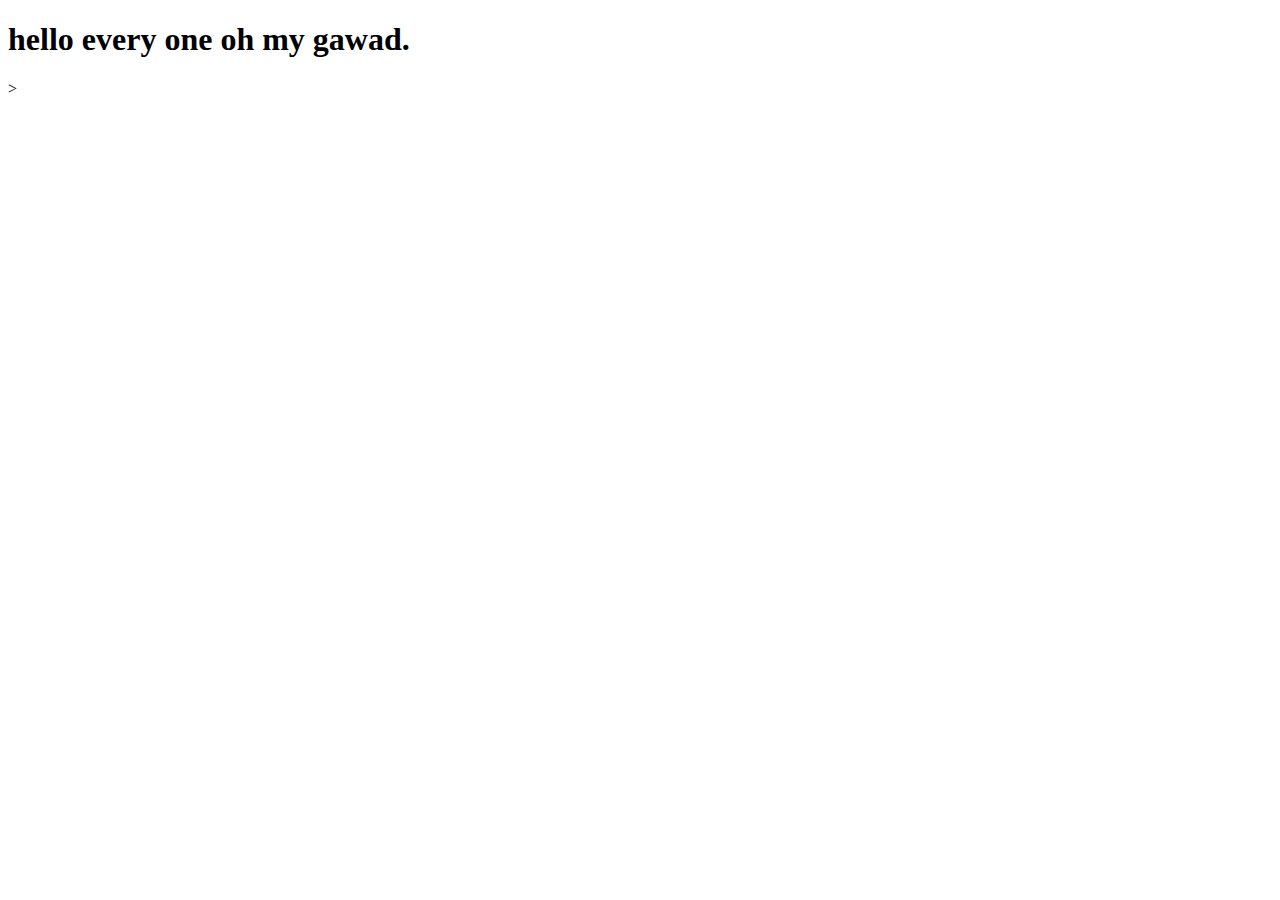
==== index.html @ c6b1fa3b "Create index.html" ====
<!DOCTYPE html>
<html lang="en">
<head>
    <meta charset="UTF-8">
    <meta name="viewport" content="width=device-width, initial-scale=1.0">
    <title>Document</title>
</head>
<body>
    <h1>hello every one oh my gawad.</h1>>
</body>
</html>
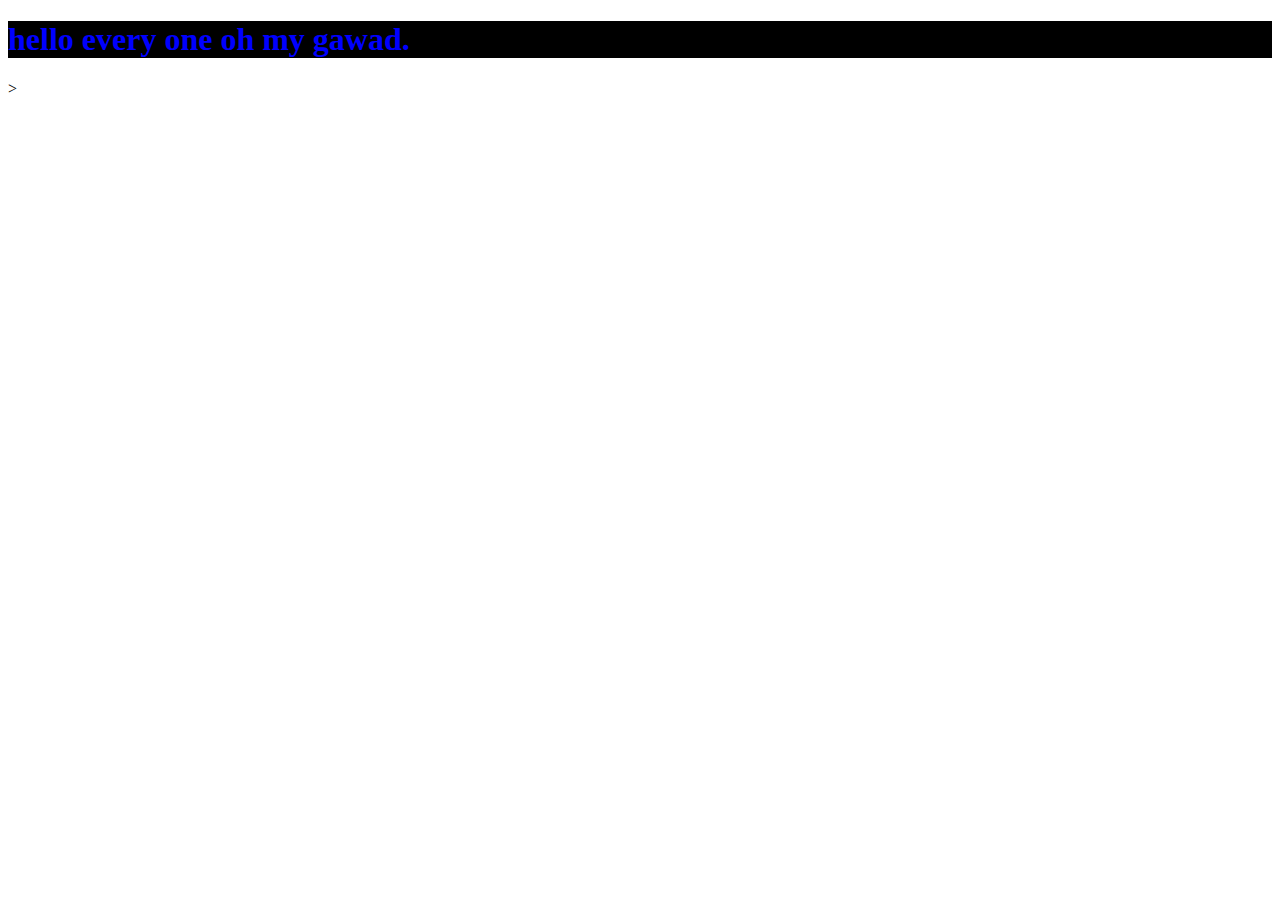
==== commit 2dcad1d6: "style" ====
--- a/index.html
+++ b/index.html
@@ -4,6 +4,7 @@
     <meta charset="UTF-8">
     <meta name="viewport" content="width=device-width, initial-scale=1.0">
     <title>Document</title>
+    <link rel="stylesheet" href="./style.css">
 </head>
 <body>
     <h1>hello every one oh my gawad.</h1>>
--- a/style.css
+++ b/style.css
@@ -0,0 +1,5 @@
+h1{
+
+    color: blue;
+    background-color: black;
+}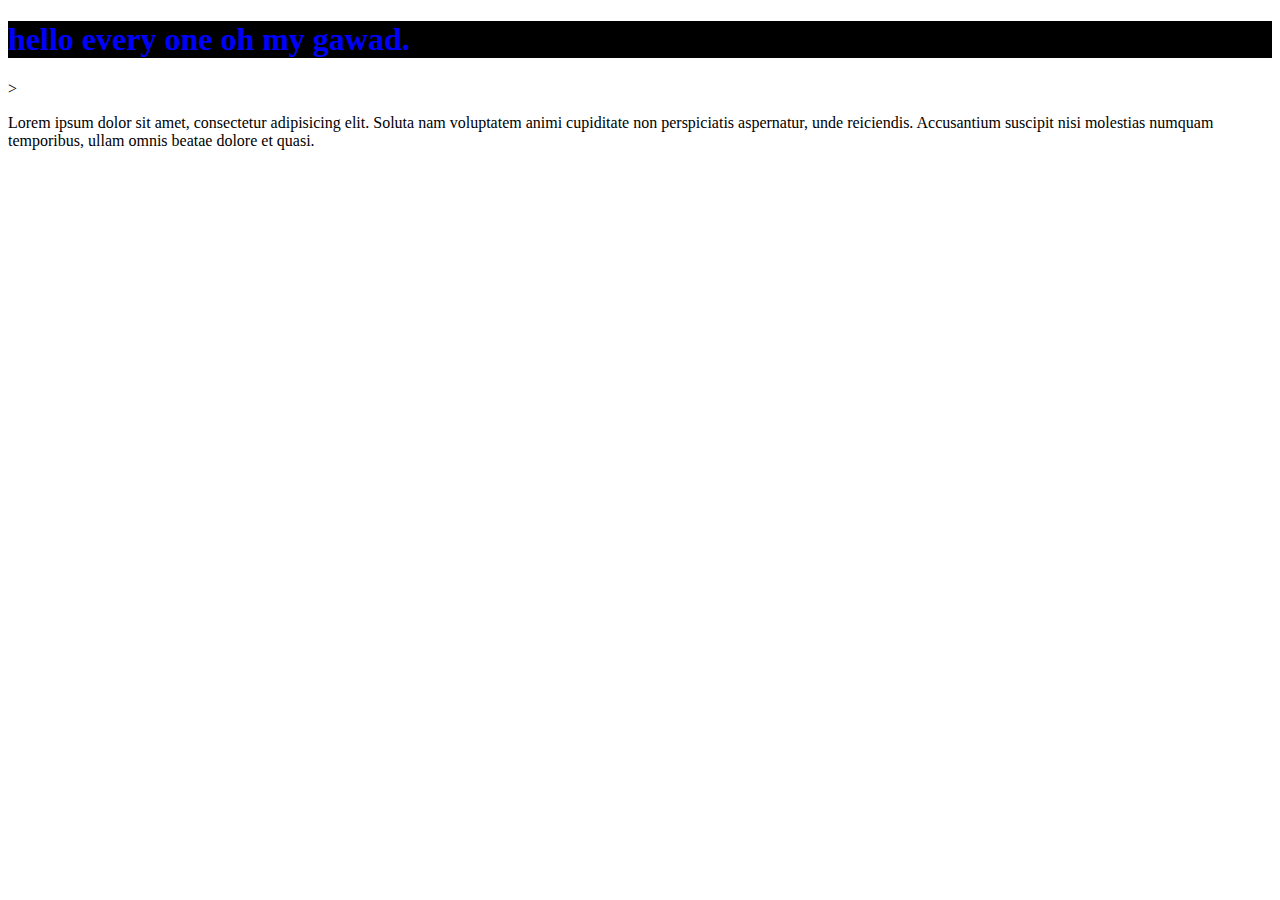
==== commit abdc49a8: "Update index.html" ====
--- a/index.html
+++ b/index.html
@@ -8,5 +8,7 @@
 </head>
 <body>
     <h1>hello every one oh my gawad.</h1>>
+    <p>Lorem ipsum dolor sit amet, consectetur adipisicing elit. Soluta nam voluptatem animi cupiditate non perspiciatis aspernatur, unde reiciendis. Accusantium suscipit nisi molestias numquam temporibus, ullam omnis beatae dolore et quasi.</p>
+    
 </body>
 </html>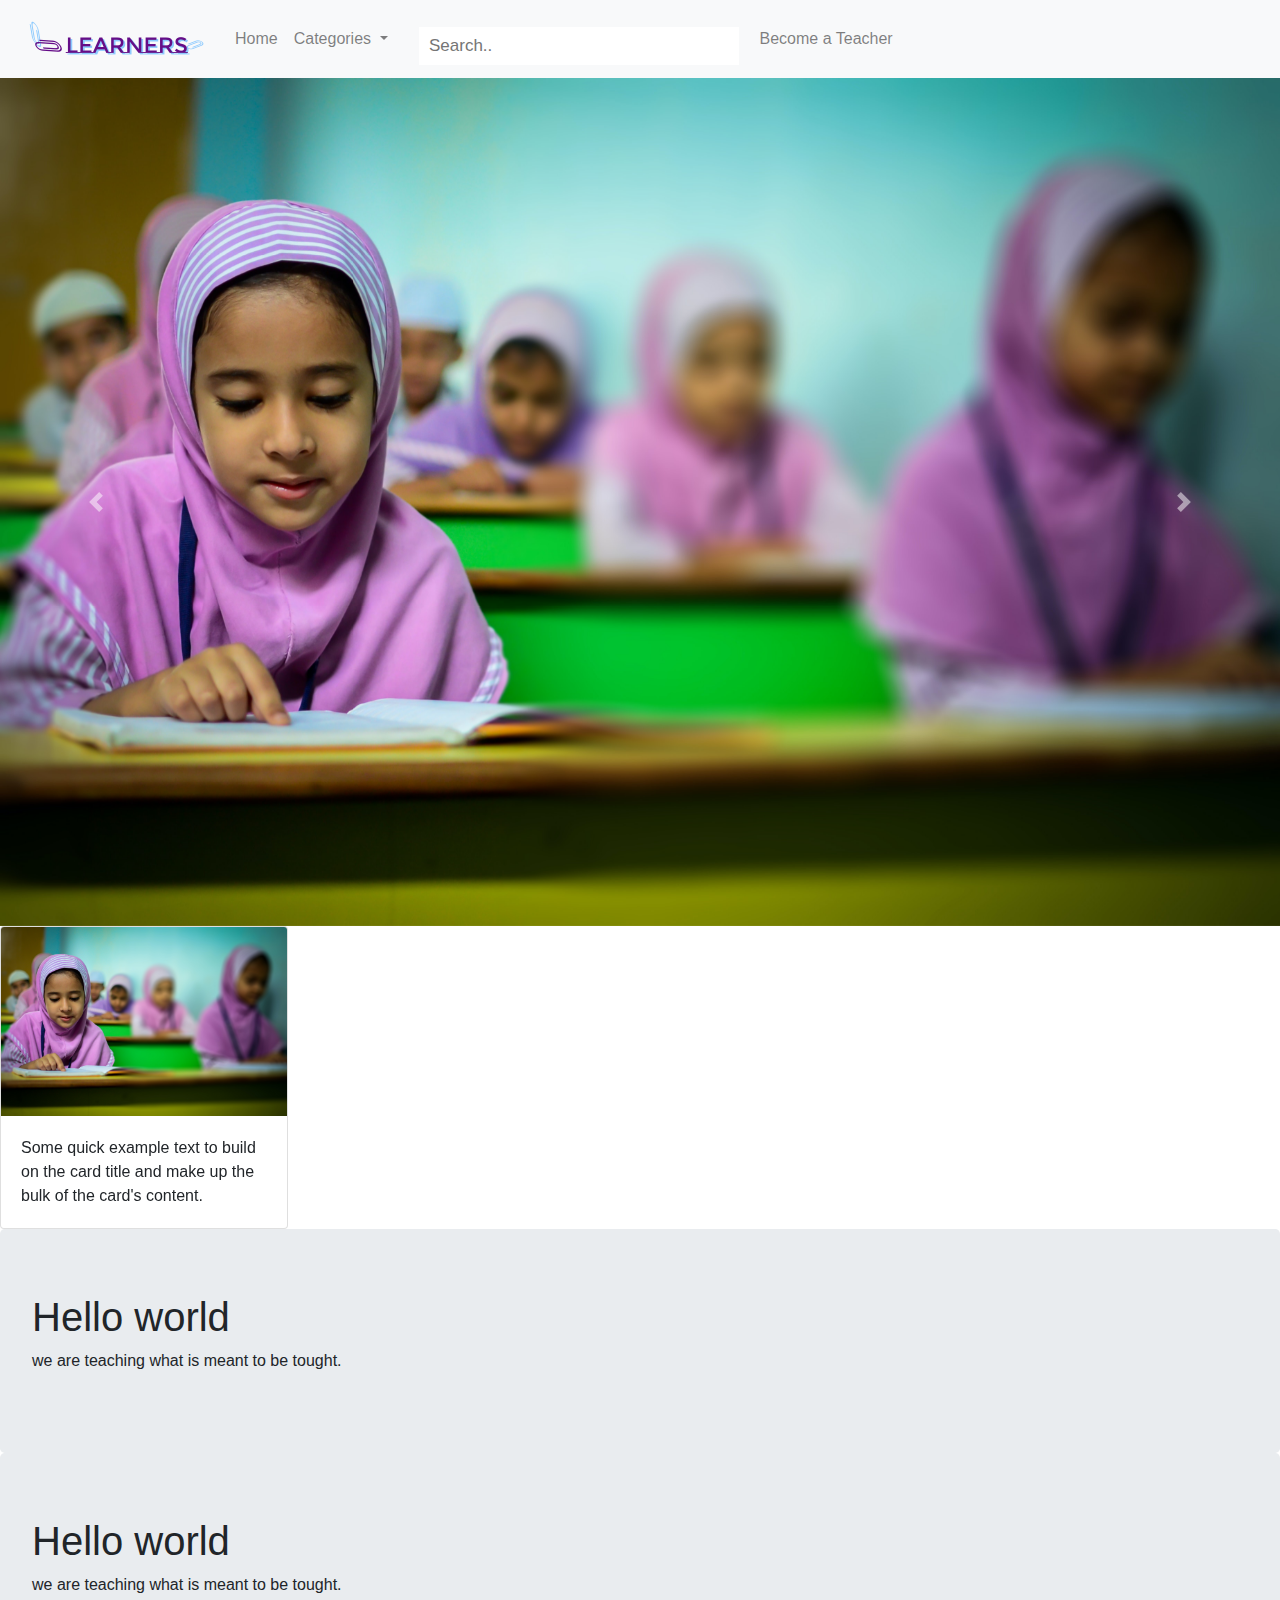
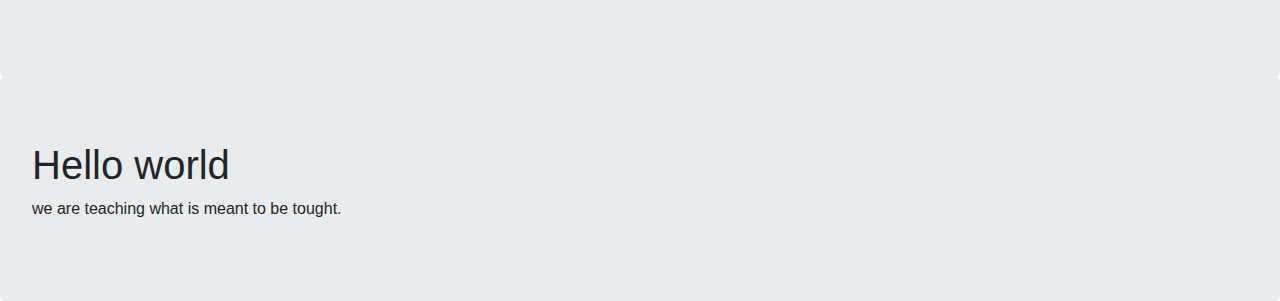
==== commit f4bdd271: "Learner.com" ====
--- a/index.html
+++ b/index.html
@@ -1,14 +1,97 @@
-<!DOCTYPE html>
+<!doctype html>
 <html lang="en">
-<head>
-    <meta charset="UTF-8">
-    <meta name="viewport" content="width=device-width, initial-scale=1.0">
-    <title>Document</title>
-    <link rel="stylesheet" href="./style.css">
+  <head>
+    <title>Learners</title>
+    <!-- Required meta tags -->
+    <meta charset="utf-8">
+    <meta name="viewport" content="width=device-width, initial-scale=1, shrink-to-fit=no">
+
+    <!-- Bootstrap CSS -->
+    <link rel="stylesheet" href="https://stackpath.bootstrapcdn.com/bootstrap/4.3.1/css/bootstrap.min.css" integrity="sha384-ggOyR0iXCbMQv3Xipma34MD+dH/1fQ784/j6cY/iJTQUOhcWr7x9JvoRxT2MZw1T" crossorigin="anonymous">
+<link rel="stylesheet" href="./style.css">  
 </head>
-<body>
-    <h1>hello every one oh my gawad.</h1>>
-    <p>Lorem ipsum dolor sit amet, consectetur adipisicing elit. Soluta nam voluptatem animi cupiditate non perspiciatis aspernatur, unde reiciendis. Accusantium suscipit nisi molestias numquam temporibus, ullam omnis beatae dolore et quasi.</p>
+  <body >
+      
+    <!-- Optional JavaScript -->
+    <!-- jQuery first, then Popper.js, then Bootstrap JS -->
+    <script src="https://code.jquery.com/jquery-3.3.1.slim.min.js" integrity="sha384-q8i/X+965DzO0rT7abK41JStQIAqVgRVzpbzo5smXKp4YfRvH+8abtTE1Pi6jizo" crossorigin="anonymous"></script>
+    <script src="https://cdnjs.cloudflare.com/ajax/libs/popper.js/1.14.7/umd/popper.min.js" integrity="sha384-UO2eT0CpHqdSJQ6hJty5KVphtPhzWj9WO1clHTMGa3JDZwrnQq4sF86dIHNDz0W1" crossorigin="anonymous"></script>
+    <script src="https://stackpath.bootstrapcdn.com/bootstrap/4.3.1/js/bootstrap.min.js" integrity="sha384-JjSmVgyd0p3pXB1rRibZUAYoIIy6OrQ6VrjIEaFf/nJGzIxFDsf4x0xIM+B07jRM" crossorigin="anonymous"></script>
+
+    <nav class="navbar navbar-expand-xl navbar-light bg-light sticky-top ">
+   
+        <button  class="navbar-toggler" data-toggle="collapse"  data-target="#Target">
+            <span class="navbar-toggler-icon"></span>
+        </button>
+        <a  class="navbar-brand"><img src="./img/logo.png" alt="Learners"></a>
+        <div class="collapse navbar-collapse" id="Target">
+     
+   <!-- <span class="navbar-text">Learners</span>--> 
     
+  <ul class="navbar-nav">
+     <li class="nav-item"><a href="" class="nav-link">Home</a></li>
+     <li class="nav-item dropdown">
+         <a class="nav-link dropdown-toggle " data-toggle="dropdown" data-target="dropdown_target" href="#">Categories
+             <span class="caret"></span>
+
+         </a>
+        <div class="dropdown-menu" aria-labelledby="dropdown_target">
+            <a href="" class="dropdown-item">Science</a>
+            <a href="" class="dropdown-item">Chemistry</a>
+            <a href="" class="dropdown-item">History</a>
+            <div class="dropdown-divider"></div>
+            <a href="" class="dropdown-item">Computer Science</a>
+            <a href="" class="dropdown-item">Maths</a>
+            <a href="" class="dropdown-item">Physics</a>
+        </div>
+        </li>
+        
+        <input class="search" type="text" placeholder="Search..">
+        <li class="nav-item" style=" padding-left:40ch;"><a href="" class="nav-link">Become a Teacher</a></li>
+  </ul>
+</div>
+</nav>
+
+<div id="carouselExampleControls" class="carousel slide" data-ride="carousel">
+    <div class="carousel-inner">
+      <div class="carousel-item active">
+        <img src="./img/kids.jpg" class="d-block w-100" alt="">
+      </div>
+      <div class="carousel-item">
+        <img src="./img/shade.jpg" class="d-block w-100" alt="...">
+      </div>
+      <div class="carousel-item">
+        <img src="./img/kids1.jpg" class="d-block w-100" alt="...">
+      </div>
+    </div>
+    <a class="carousel-control-prev" href="#carouselExampleControls" role="button" data-slide="prev">
+      <span class="carousel-control-prev-icon" aria-hidden="true"></span>
+      <span class="sr-only">Previous</span>
+    </a>
+    <a class="carousel-control-next" href="#carouselExampleControls" role="button" data-slide="next">
+      <span class="carousel-control-next-icon" aria-hidden="true"></span>
+      <span class="sr-only">Next</span>
+    </a>
+  </div>
+  <div class="card" style="width: 18rem;">
+    <img src="./img/kids.jpg" class="card-img-top" alt="...">
+    <div class="card-body">
+      <p class="card-text">Some quick example text to build on the card title and make up the bulk of the card's content.</p>
+    </div>
+  </div>
+<div class="jumbotron"  style="margin-bottom: 0px;">
+    <h1>Hello world</h1>
+    <p>we are teaching what is meant to be tought.</p>
+</div>
+
+<div class="jumbotron"  style="margin-bottom: 0px;">
+    <h1>Hello world</h1>
+    <p>we are teaching what is meant to be tought.</p>
+</div>
+
+<div class="jumbotron"  style="margin-bottom: 0px;">
+    <h1>Hello world</h1>
+    <p>we are teaching what is meant to be tought.</p>
+</div>
 </body>
 </html>--- a/style.css
+++ b/style.css
@@ -1,5 +1,34 @@
-h1{
 
-    color: blue;
-    background-color: black;
-}+input[type=text] {
+    float: right;
+    padding: 6px;
+    padding-left: 10px;
+    border: none;
+    margin-top: 8px;
+    margin-right: 16px;
+    font-size: 17px;
+  }
+.search{
+    float: none;
+    position: absolute;
+    width:25%;
+    margin-left: 15%;
+}
+  @media screen and (max-width:600px){
+.search input[type=text] {
+    float:none;
+    display:block;
+    text-align: left;
+    width: 100%;
+    margin: 0;
+
+}
+input[type=text] {
+    border: 1px solid #ccc;  
+  }
+    
+  }
+  .carousel-inner{
+
+    width: 100%;
+  }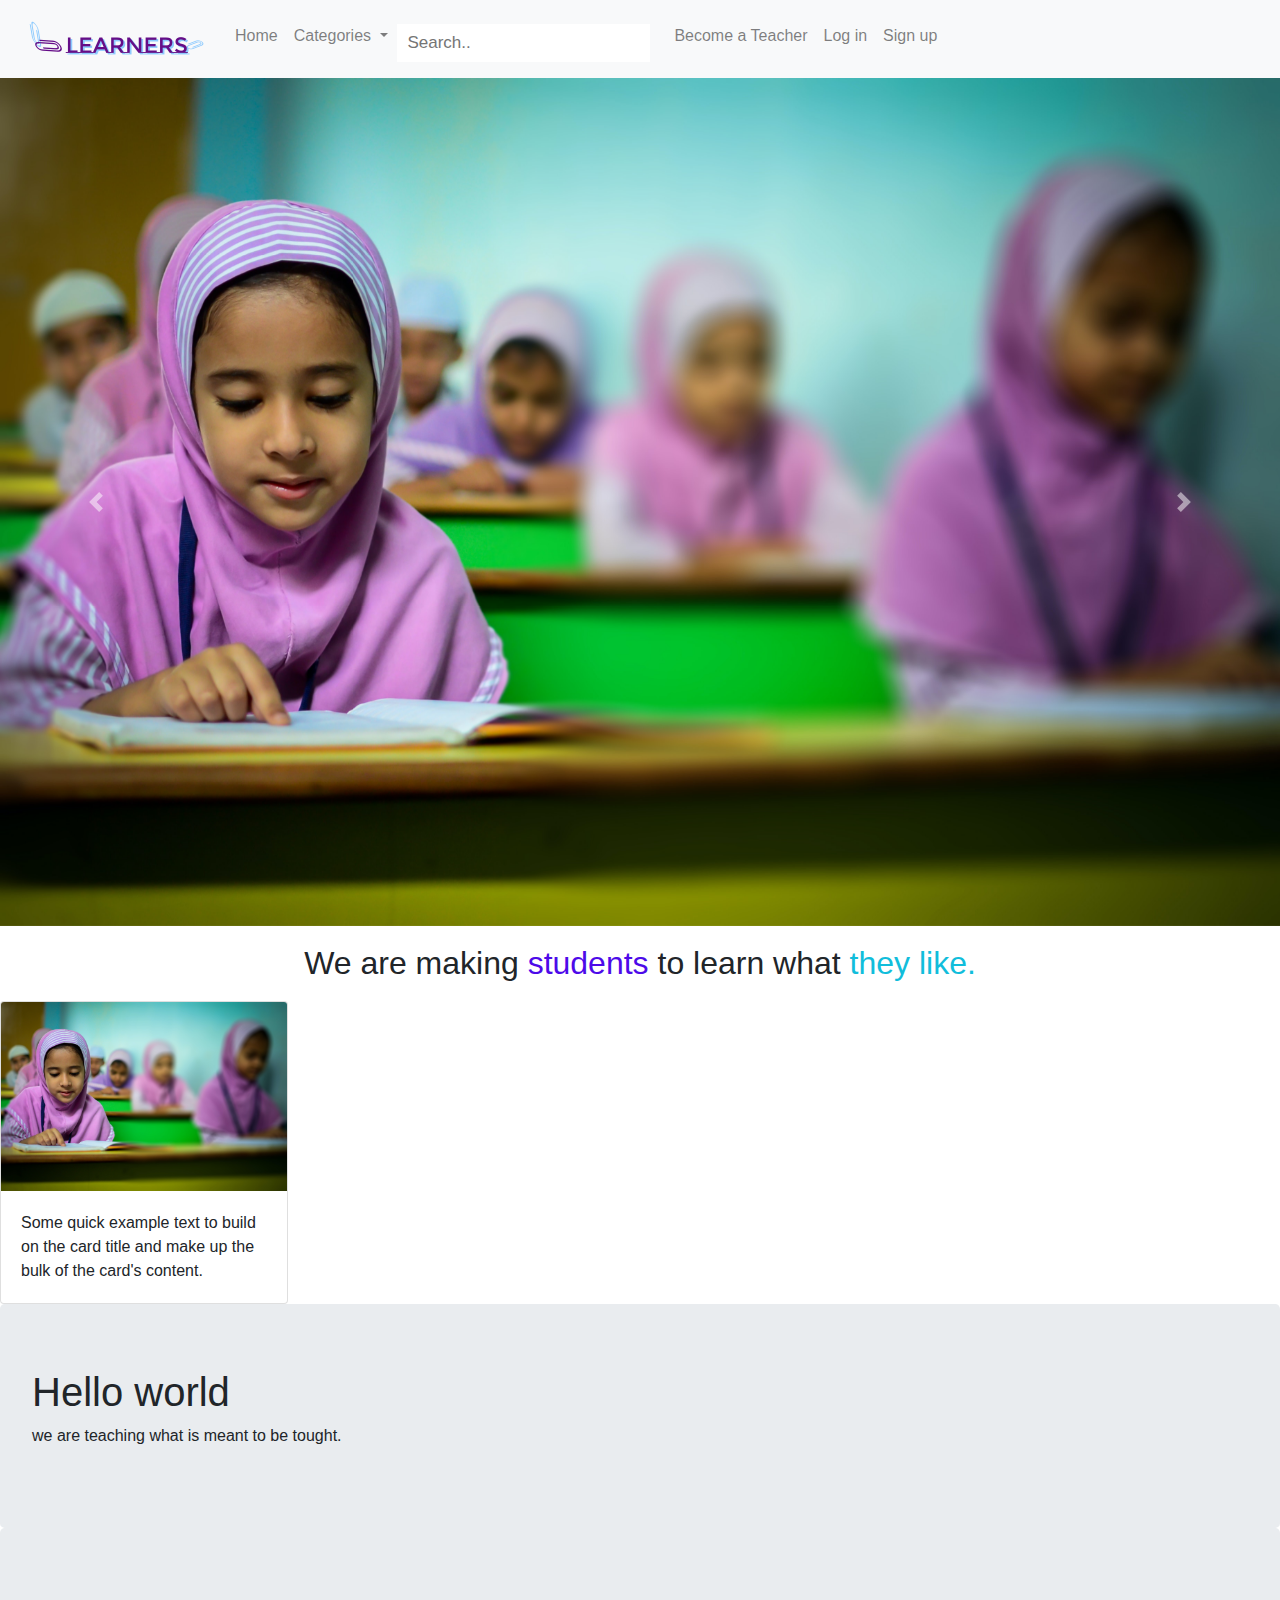
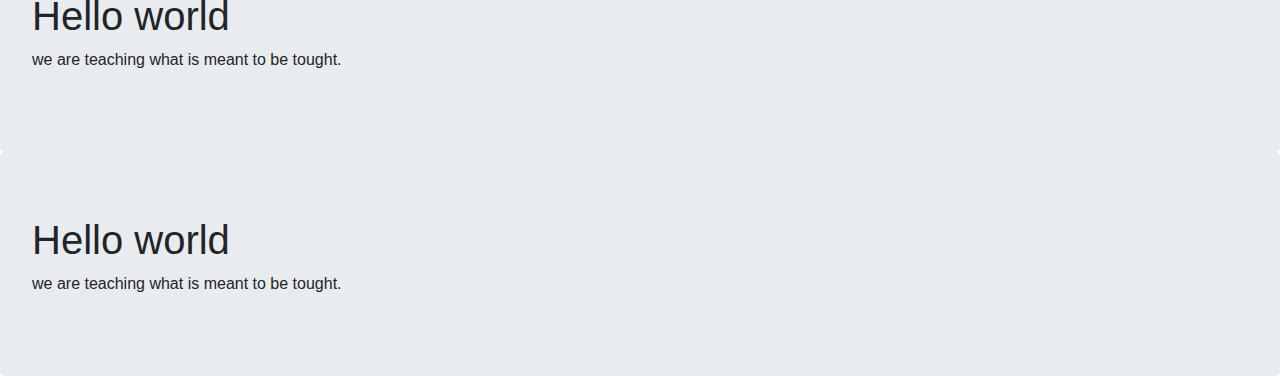
==== commit 92632af0: "Cards & Navbar" ====
--- a/index.html
+++ b/index.html
@@ -37,17 +37,25 @@
          </a>
         <div class="dropdown-menu" aria-labelledby="dropdown_target">
             <a href="" class="dropdown-item">Science</a>
+            <div class="dropdown-divider"></div>
             <a href="" class="dropdown-item">Chemistry</a>
+            <div class="dropdown-divider"></div>
             <a href="" class="dropdown-item">History</a>
             <div class="dropdown-divider"></div>
             <a href="" class="dropdown-item">Computer Science</a>
+            <div class="dropdown-divider"></div>
             <a href="" class="dropdown-item">Maths</a>
+            <div class="dropdown-divider"></div>
             <a href="" class="dropdown-item">Physics</a>
+            <div class="dropdown-divider"></div>
         </div>
         </li>
         
-        <input class="search" type="text" placeholder="Search..">
-        <li class="nav-item" style=" padding-left:40ch;"><a href="" class="nav-link">Become a Teacher</a></li>
+        <li class="nav-item " style="padding-left:2ch" ><input class="search" type="text" placeholder="Search.."></li>
+        <li class="nav-item" ><a href="" class="nav-link">Become a Teacher</a></li>
+        <li class="nav-item"><a href="" class="nav-link">Log in</a></li>
+        <li class="nav-item"><a href="" class="nav-link ">Sign up</a></li>
+        
   </ul>
 </div>
 </nav>
@@ -73,6 +81,10 @@
       <span class="sr-only">Next</span>
     </a>
   </div>
+  <div class="container">
+      <h2 class='heal'>We are making <span style="color: rgb(77, 10, 233);">students</span> to learn what  <span style="color: rgb(17, 189, 219);"> they like.</span></h2>
+      <p></p>
+  </div>
   <div class="card" style="width: 18rem;">
     <img src="./img/kids.jpg" class="card-img-top" alt="...">
     <div class="card-body">
--- a/style.css
+++ b/style.css
@@ -9,26 +9,38 @@
     font-size: 17px;
   }
 .search{
-    float: none;
-    position: absolute;
-    width:25%;
-    margin-left: 15%;
+    float: left;
+    position: relative;
+    width:100%;    
+    padding-bottom: 50cm;
 }
   @media screen and (max-width:600px){
 .search input[type=text] {
     float:none;
     display:block;
-    text-align: left;
-    width: 100%;
-    margin: 0;
+    text-align: right;
+    width: 500%;
+    margin: 500px;
 
 }
 input[type=text] {
-    border: 1px solid #ccc;  
+    border: 1px solid black;  
+    width: auto;
   }
     
   }
   .carousel-inner{
 
     width: 100%;
+  }
+  .navpad{
+    text-align: right;
+
+  }
+  .heal{
+    margin: 1ch;
+    
+    padding-bottom: 1px;
+    text-align: center;
+
   }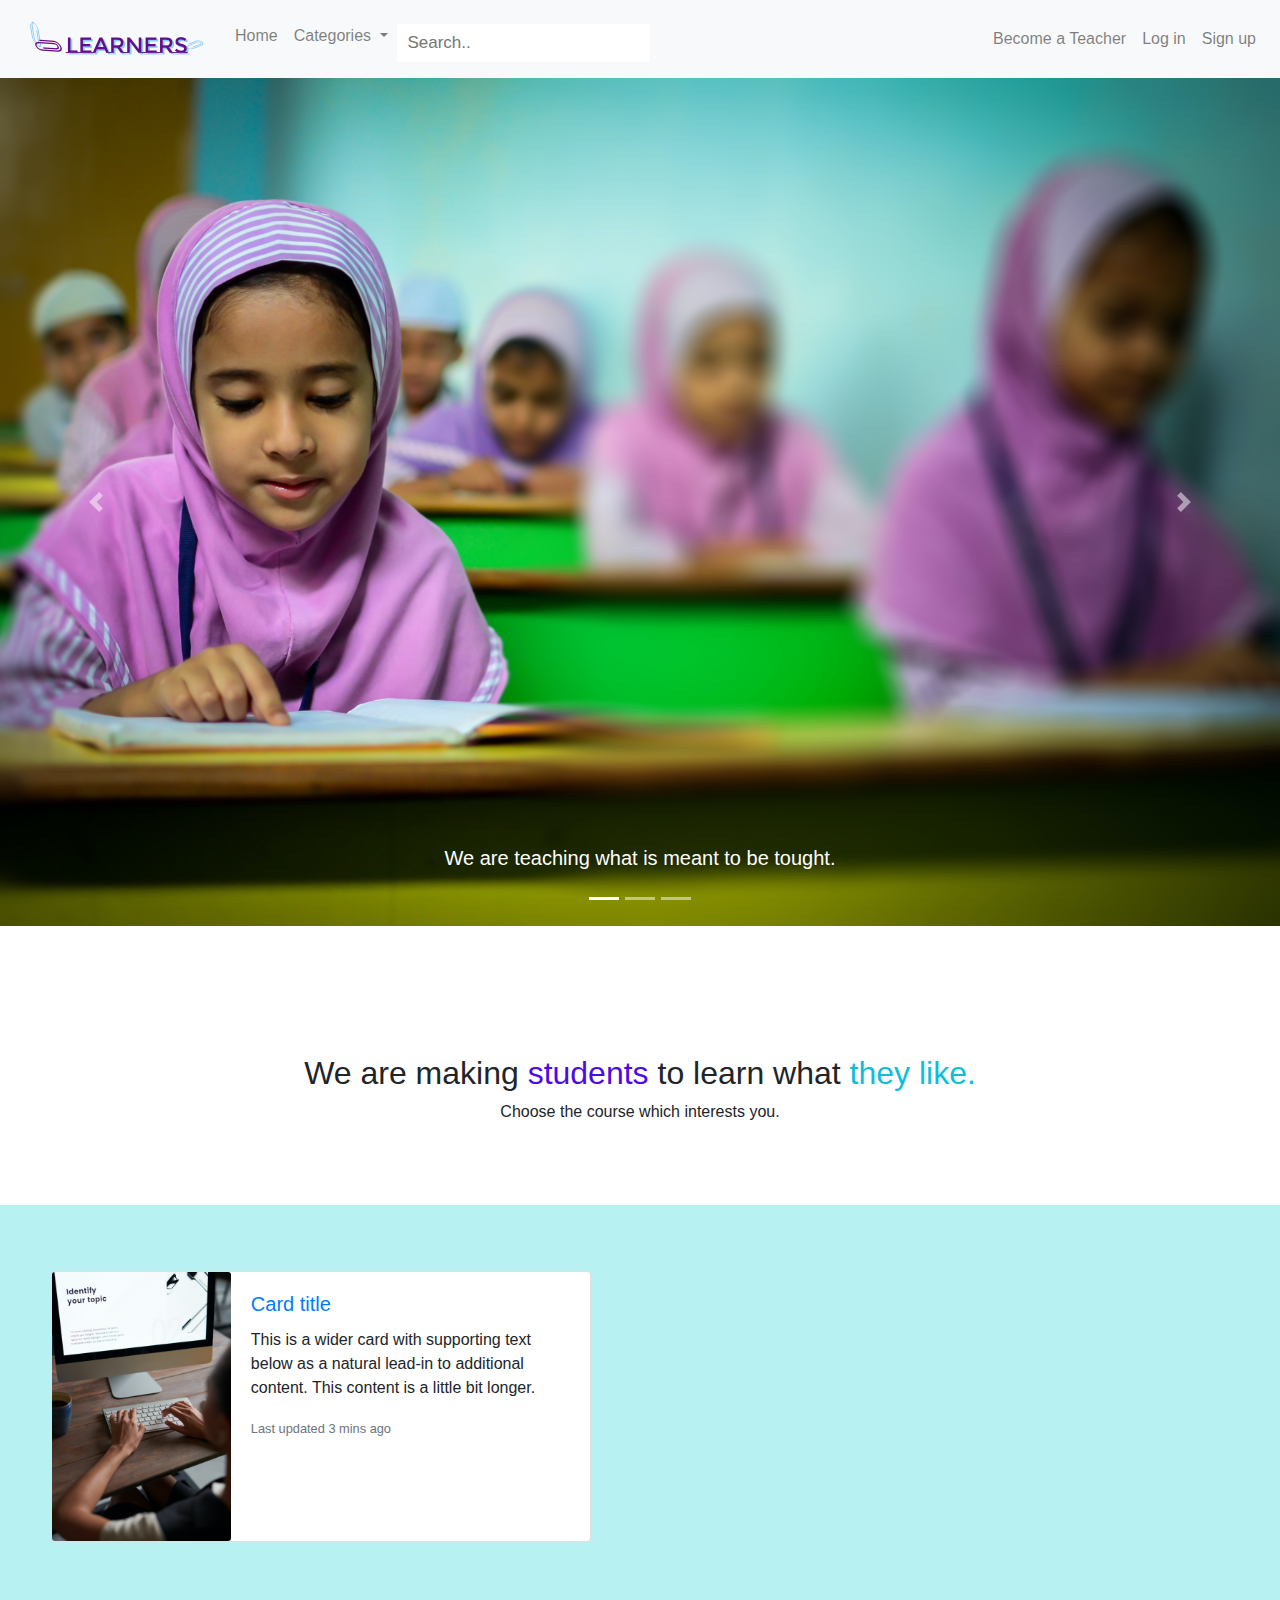
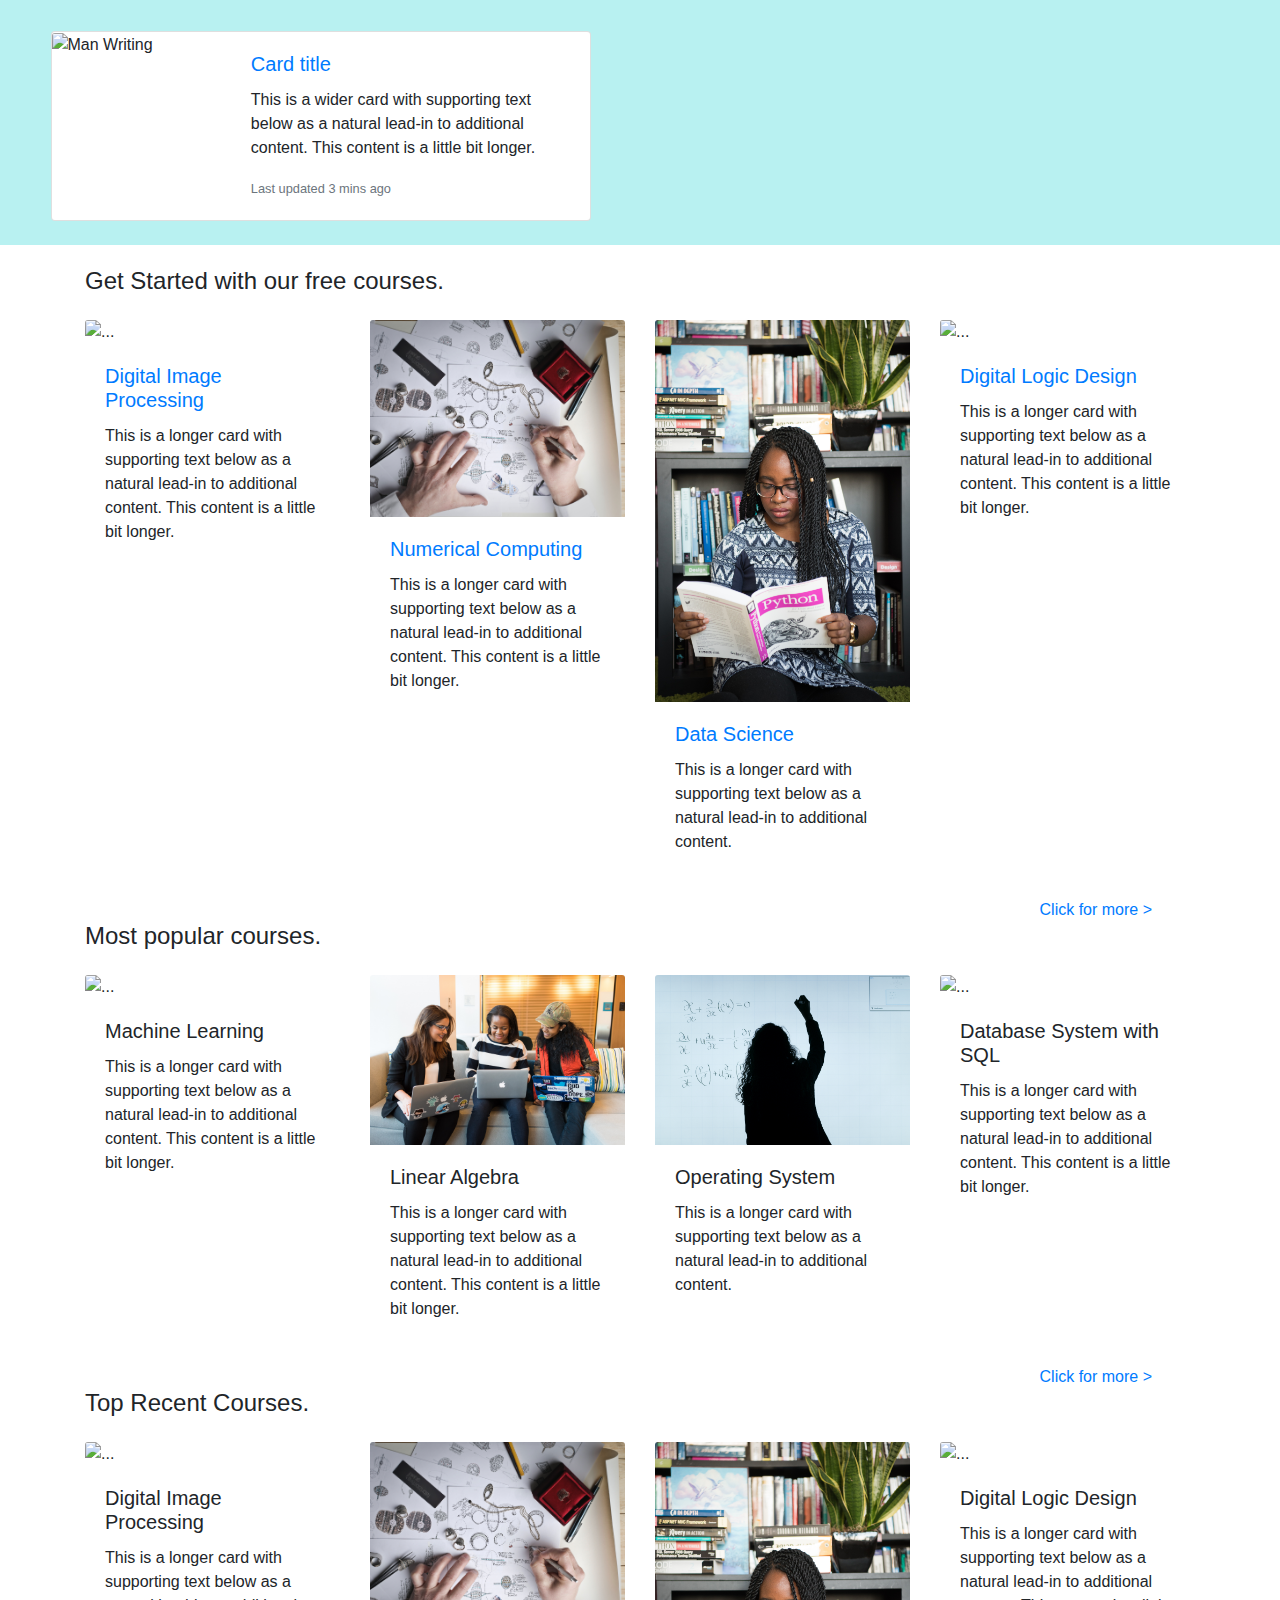
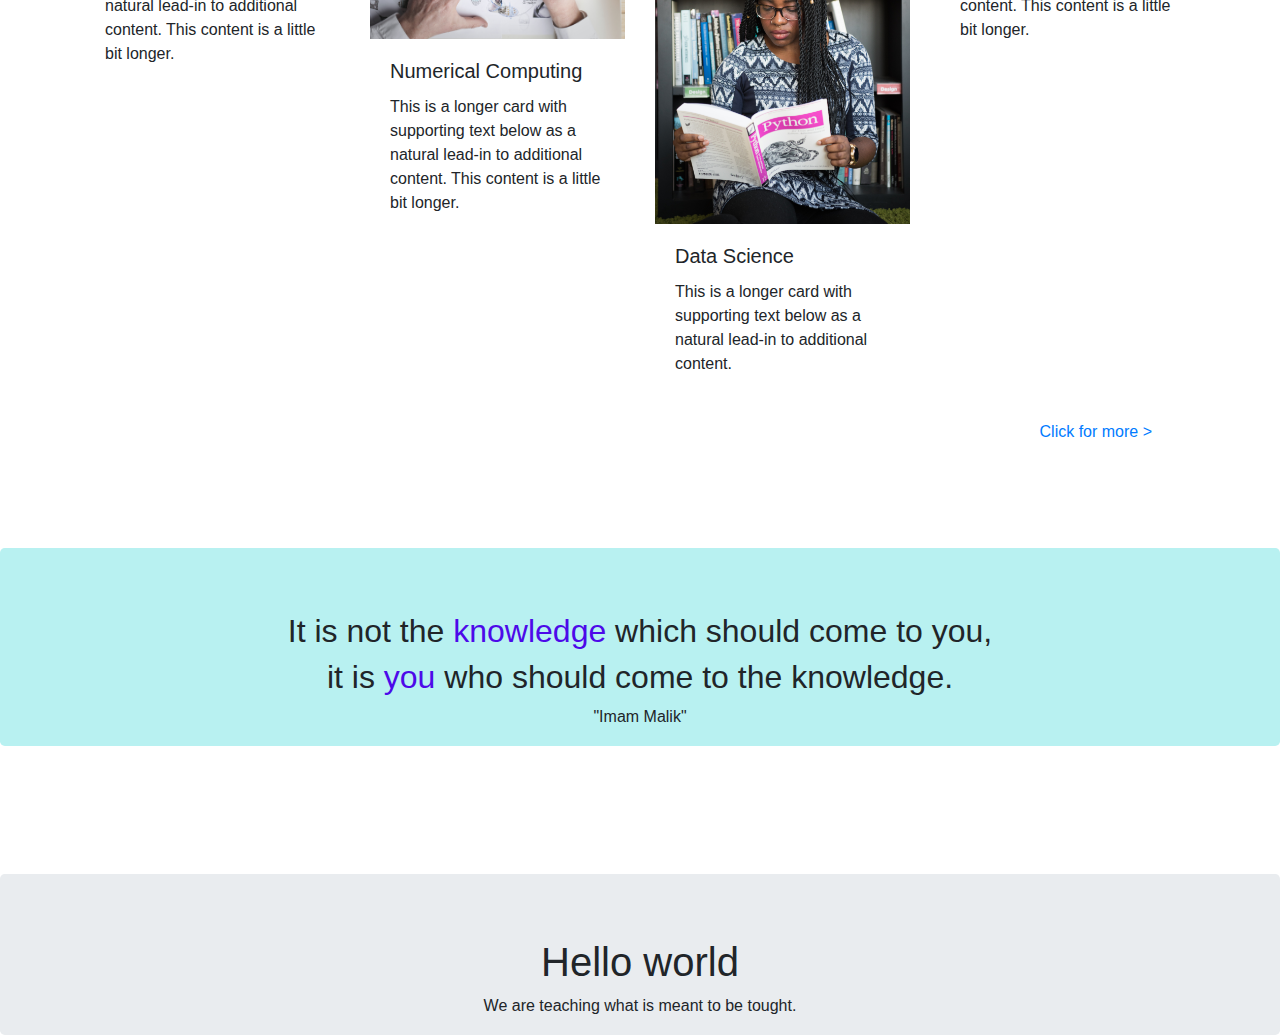
==== commit 78102359: "Card and footer" ====
--- a/index.html
+++ b/index.html
@@ -28,7 +28,7 @@
      
    <!-- <span class="navbar-text">Learners</span>--> 
     
-  <ul class="navbar-nav">
+  <ul class="navbar-nav mr-auto">
      <li class="nav-item"><a href="" class="nav-link">Home</a></li>
      <li class="nav-item dropdown">
          <a class="nav-link dropdown-toggle " data-toggle="dropdown" data-target="dropdown_target" href="#">Categories
@@ -52,18 +52,32 @@
         </li>
         
         <li class="nav-item " style="padding-left:2ch" ><input class="search" type="text" placeholder="Search.."></li>
-        <li class="nav-item" ><a href="" class="nav-link">Become a Teacher</a></li>
+      </ul>
+      <ul class="navbar-nav">
+        <li class="nav-item " ><a href="" class="nav-link">Become a Teacher</a></li>
         <li class="nav-item"><a href="" class="nav-link">Log in</a></li>
         <li class="nav-item"><a href="" class="nav-link ">Sign up</a></li>
         
-  </ul>
+      </ul>
 </div>
 </nav>
-
+                    <!--Nav bar Ended-->
+
+                    <!--Carousal Started-->
+ <div class="container-xl">                      
 <div id="carouselExampleControls" class="carousel slide" data-ride="carousel">
-    <div class="carousel-inner">
+  <ol class="carousel-indicators">
+    <li data-target="#carouselExampleCaptions" data-slide-to="0" class="active"></li>
+    <li data-target="#carouselExampleCaptions" data-slide-to="1"></li>
+    <li data-target="#carouselExampleCaptions" data-slide-to="2"></li>
+  </ol>  
+  <div class="carousel-inner">
       <div class="carousel-item active">
         <img src="./img/kids.jpg" class="d-block w-100" alt="">
+        <div class="carousel-caption d-none d-md-block">
+          <h5>We are teaching what is meant to be tought.</h5>
+          <p></p>
+        </div>      
       </div>
       <div class="carousel-item">
         <img src="./img/shade.jpg" class="d-block w-100" alt="...">
@@ -81,29 +95,203 @@
       <span class="sr-only">Next</span>
     </a>
   </div>
-  <div class="container">
-      <h2 class='heal'>We are making <span style="color: rgb(77, 10, 233);">students</span> to learn what  <span style="color: rgb(17, 189, 219);"> they like.</span></h2>
-      <p></p>
-  </div>
-  <div class="card" style="width: 18rem;">
-    <img src="./img/kids.jpg" class="card-img-top" alt="...">
-    <div class="card-body">
-      <p class="card-text">Some quick example text to build on the card title and make up the bulk of the card's content.</p>
-    </div>
-  </div>
-<div class="jumbotron"  style="margin-bottom: 0px;">
+</div> 
+  
+
+
+
+  <div class="container heal">
+      <h2 >We are making <span style="color: rgb(77, 10, 233);">students</span> to learn what  <span style="color: rgb(17, 189, 219);"> they like.</span></h2>
+      <p>Choose the course which interests you.  </p>
+  </div>
+
+  <!--  Cards   -->
+  <div class="row row-cols-1 row-cols-md-2" style=" background-color: rgb(184, 241, 241);">
+    <div class="card mb-4" style="  margin: 5%; max-width: 540px; ">
+      <div class="row no-gutters">
+        <div class="col-md-4">
+          <img src="./img/kidusing keyboard.jpg" class="card-img" style="width: 100%;" alt="...">
+        </div>
+        <div class="col-md-8">
+          <div class="card-body">
+            <a href="#"><h5 class="card-title">Card title</h5></a>
+            <p class="card-text">This is a wider card with supporting text below as a natural lead-in to additional content. This content is a little bit longer.</p>
+            <p class="card-text"><small class="text-muted">Last updated 3 mins ago</small></p>
+          </div>
+        </div>
+      </div>
+    </div>
+
+    <div class="card mb-4" style=" margin-left: 5%;margin: 5% ;max-width: 540px; ">
+      <div class="row no-gutters">
+        <div class="col-md-4">
+          <img src="./img/blackwithLaptop.jpg" class="card-img"  alt="Man Writing">
+        </div>
+        <div class="col-md-8">
+          <div class="card-body">
+            <a href=""><h5 class="card-title">Card title</h5></a>
+            <p class="card-text">This is a wider card with supporting text below as a natural lead-in to additional content. This content is a little bit longer.</p>
+            <p class="card-text"><small class="text-muted">Last updated 3 mins ago</small></p>
+          </div>
+        </div>
+      </div>
+    </div>
+</div>
+
+
+
+
+
+
+
+<div class="container mb-4">
+<h4 class="mb-4" style="margin-top: 2%;">Get Started with our free courses. </h4>
+<div class="row row-cols-1 row-cols-md-2">
+  <div class="col mb-4">
+    <div class="card removeBorder">
+      <img src="./img/DIP.jpg" class="card-img-top" alt="...">
+      <div class="card-body">
+        <a href="#"><h5 class="card-title">Digital Image Processing</h5></a>
+        <p class="card-text">This is a longer card with supporting text below as a natural lead-in to additional content. This content is a little bit longer.</p>
+      </div>
+    </div>
+  </div>
+  <div class="col mb-4 ">
+    <div class="card removeBorder">
+      <img src="./img/NumericalComputing.jpg" class="card-img-top" alt="...">
+      <div class="card-body">
+        <a href="#"><h5 class="card-title">Numerical Computing</h5></a>
+        <p class="card-text">This is a longer card with supporting text below as a natural lead-in to additional content. This content is a little bit longer.</p>
+      </div>
+    </div>
+  </div>
+  <div class="col mb-4">
+    <div class="card removeBorder">
+      <img src="./img/Python.jpg" class="card-img-top" alt="...">
+      <div class="card-body">
+        <a href="#"><h5 class="card-title">Data Science</h5> </a>
+        <p class="card-text">This is a longer card with supporting text below as a natural lead-in to additional content.</p>
+      </div>
+    </div>
+  </div>
+  <div class="col mb-4">
+    <div class="card removeBorder">
+      <img src="./img/DLD.jpg" class="card-img-top" alt="...">
+      <div class="card-body">
+        <a href="#"><h5 class="card-title">Digital Logic Design</h5></a>
+        <p class="card-text">This is a longer card with supporting text below as a natural lead-in to additional content. This content is a little bit longer.</p>
+      </div>
+    </div>
+  </div>
+</div>
+<a  class="clickmore"href="#" >Click for more ></a>
+</div>
+
+
+
+<div class="container mb-4 ">
+  <h4 class="mb-4" style="margin-top: 2%;">Most popular courses. </h4>
+  <div class="row row-cols-1 row-cols-md-2">
+    <div class="col mb-4">
+      <div class="card removeBorder">
+        <img src="./img/learning.jpg" class="card-img-top" alt="...">
+        <div class="card-body">
+          <h5 class="card-title">Machine Learning</h5>
+          <p class="card-text">This is a longer card with supporting text below as a natural lead-in to additional content. This content is a little bit longer.</p>
+        </div>
+      </div>
+    </div>
+    <div class="col mb-4 ">
+      <div class="card removeBorder">
+        <img src="./img/combine study.jpg" class="card-img-top" alt="...">
+        <div class="card-body">
+          <h5 class="card-title">Linear Algebra</h5>
+          <p class="card-text">This is a longer card with supporting text below as a natural lead-in to additional content. This content is a little bit longer.</p>
+        </div>
+      </div>
+    </div>
+    <div class="col mb-4">
+      <div class="card removeBorder">
+        <img src="./img/shade.jpg" class="card-img-top" alt="...">
+        <div class="card-body">
+          <h5 class="card-title">Operating System</h5>
+          <p class="card-text">This is a longer card with supporting text below as a natural lead-in to additional content.</p>
+        </div>
+      </div>
+    </div>
+    <div class="col mb-4">
+      <div class="card removeBorder">
+        <img src="./img/database.jpg" class="card-img-top" alt="...">
+        <div class="card-body">
+          <h5 class="card-title">Database System with SQL</h5>
+          <p class="card-text">This is a longer card with supporting text below as a natural lead-in to additional content. This content is a little bit longer.</p>
+        </div>
+      </div>
+    </div>
+  </div>
+  <a  class="clickmore"href="#" >Click for more ></a>
+
+  </div>
+  
+
+  <div class="container mb-4 ">
+    <div id="rightArrow"></div>
+    <h4 class="mb-4" style="margin-top: 2%;"> Top Recent Courses. </h4>
+    <div class="row row-cols-1 row-cols-md-2 horizontal-scroll-wrapper">
+      <div class="col mb-4">
+        <div class="card removeBorder">
+          <img src="./img/DIP.jpg" class="card-img-top" alt="...">
+          <div class="card-body">
+            <h5 class="card-title">Digital Image Processing</h5>
+            <p class="card-text">This is a longer card with supporting text below as a natural lead-in to additional content. This content is a little bit longer.</p>
+          </div>
+        </div>
+      </div>
+      <div class="col mb-4 ">
+        <div class="card removeBorder">
+          <img src="./img/NumericalComputing.jpg" class="card-img-top" alt="...">
+          <div class="card-body">
+            <h5 class="card-title">Numerical Computing</h5>
+            <p class="card-text">This is a longer card with supporting text below as a natural lead-in to additional content. This content is a little bit longer.</p>
+          </div>
+        </div>
+      </div>
+      <div class="col mb-4">
+        <div class="card removeBorder">
+          <img src="./img/Python.jpg" class="card-img-top" alt="...">
+          <div class="card-body">
+            <h5 class="card-title">Data Science</h5>
+            <p class="card-text">This is a longer card with supporting text below as a natural lead-in to additional content.</p>
+          </div>
+        </div>
+      </div>
+      <div class="col mb-4">
+        <div class="card removeBorder">
+          <img src="./img/DLD.jpg" class="card-img-top" alt="...">
+          <div class="card-body">
+            <h5 class="card-title">Digital Logic Design</h5>
+            <p class="card-text">This is a longer card with supporting text below as a natural lead-in to additional content. This content is a little bit longer.</p>
+          </div>
+        </div>
+      </div>      
+      </div>
+      <a  class="clickmore"href="#" >Click for more ></a>
+      
+    </div>
+    
+  
+
+
+<div class="jumbotron heal"  style="margin-bottom: 0px; background-color:  rgb(184, 241, 241);">
+    <h2>It is not the <span style="color: rgb(77, 10, 233);"> knowledge </span>which should come to you,</h2>
+     <h2> it is  <span style="color: rgb(77, 10, 233);">you </span> who should come to the knowledge.</h2>
+    
+    <p>"Imam Malik"</p>
+</div>
+
+<div class="jumbotron  heal"  style="margin-bottom: 0px;">
     <h1>Hello world</h1>
-    <p>we are teaching what is meant to be tought.</p>
-</div>
-
-<div class="jumbotron"  style="margin-bottom: 0px;">
-    <h1>Hello world</h1>
-    <p>we are teaching what is meant to be tought.</p>
-</div>
-
-<div class="jumbotron"  style="margin-bottom: 0px;">
-    <h1>Hello world</h1>
-    <p>we are teaching what is meant to be tought.</p>
+    <p>We are teaching what is meant to be tought.</p>
 </div>
 </body>
 </html>--- a/style.css
+++ b/style.css
@@ -35,12 +35,30 @@
   }
   .navpad{
     text-align: right;
+    padding-left: 9cm;
 
   }
   .heal{
-    margin: 1ch;
-    
+    margin-top: 10%;
+    text-align: center;
     padding-bottom: 1px;
-    text-align: center;
+    margin-bottom: 5%;
+     }
 
-  }+     .cardformat{
+      color: cyan;
+      text-align: center;
+     }
+ 
+ imgsize{
+height: 20vw;
+
+
+ }
+ .removeBorder{
+   border: 0;
+ }
+ .clickmore{
+ right: 10%;
+ position: absolute;
+ }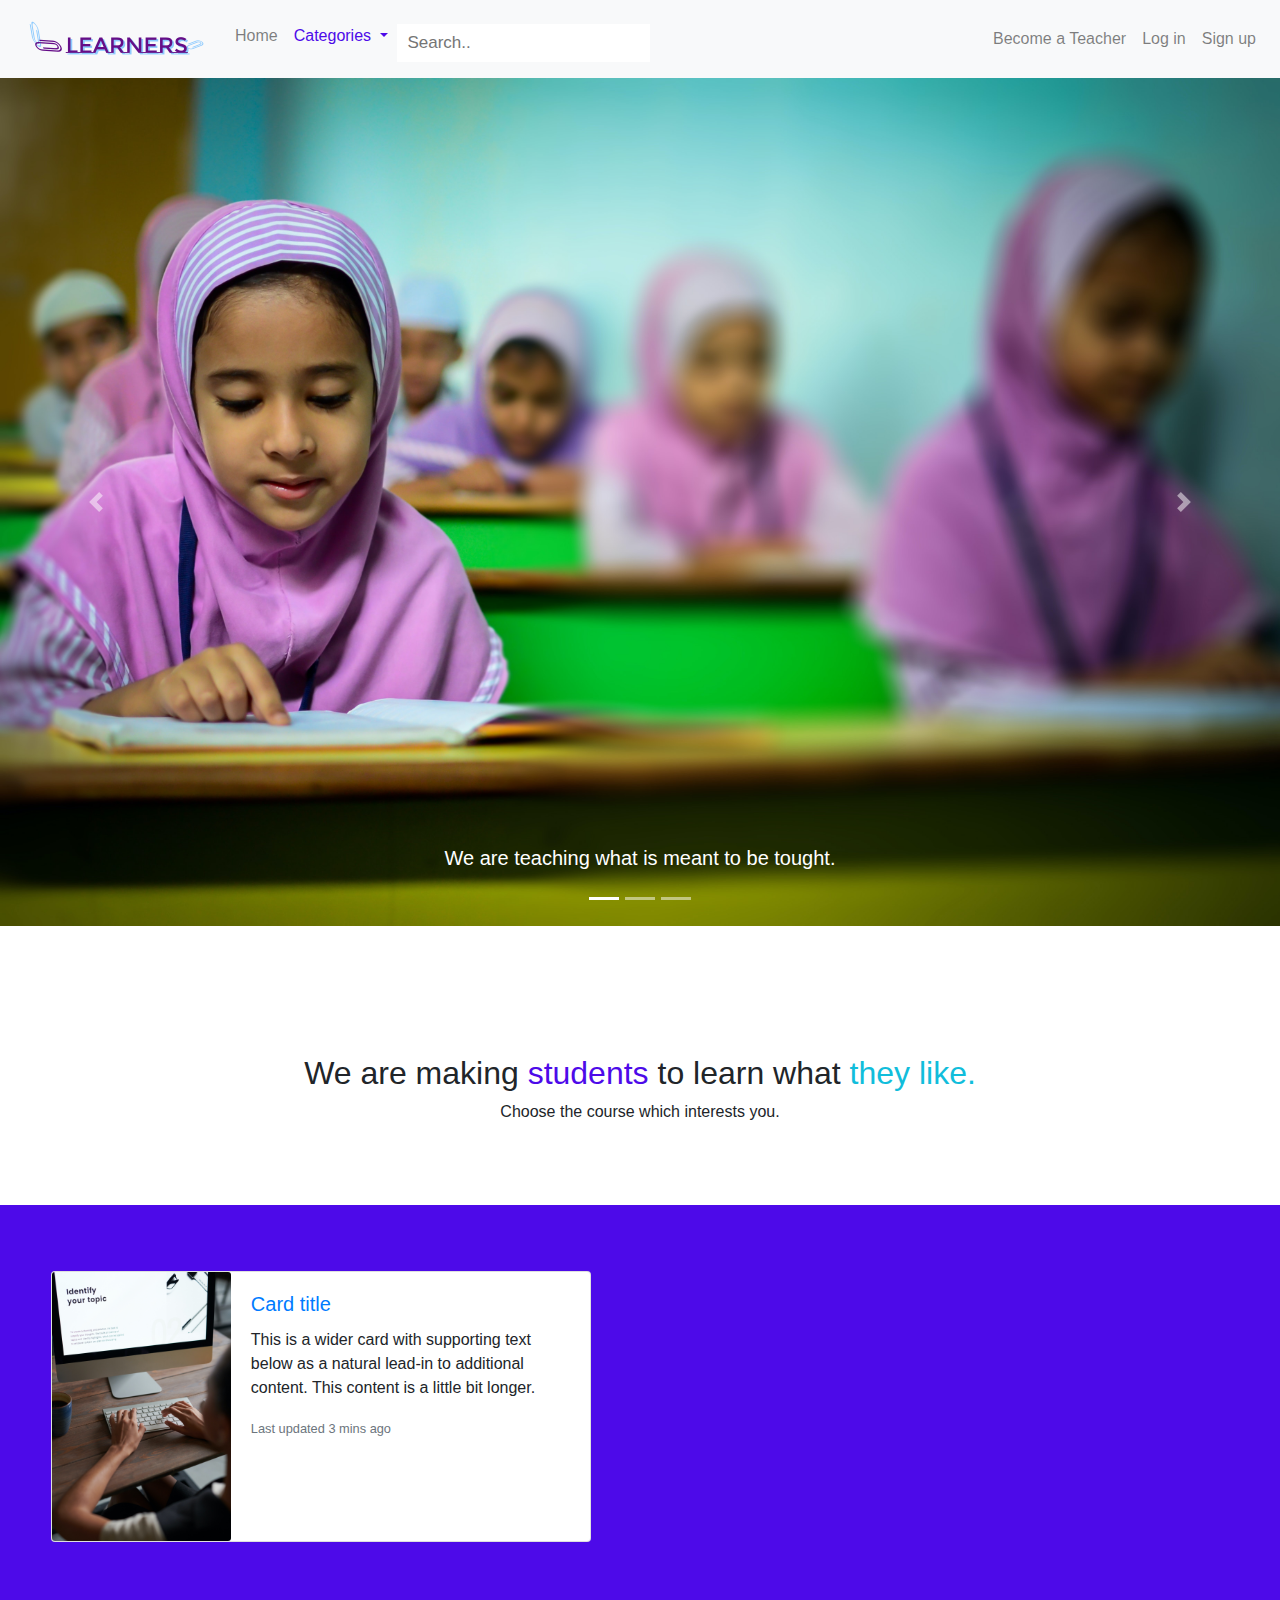
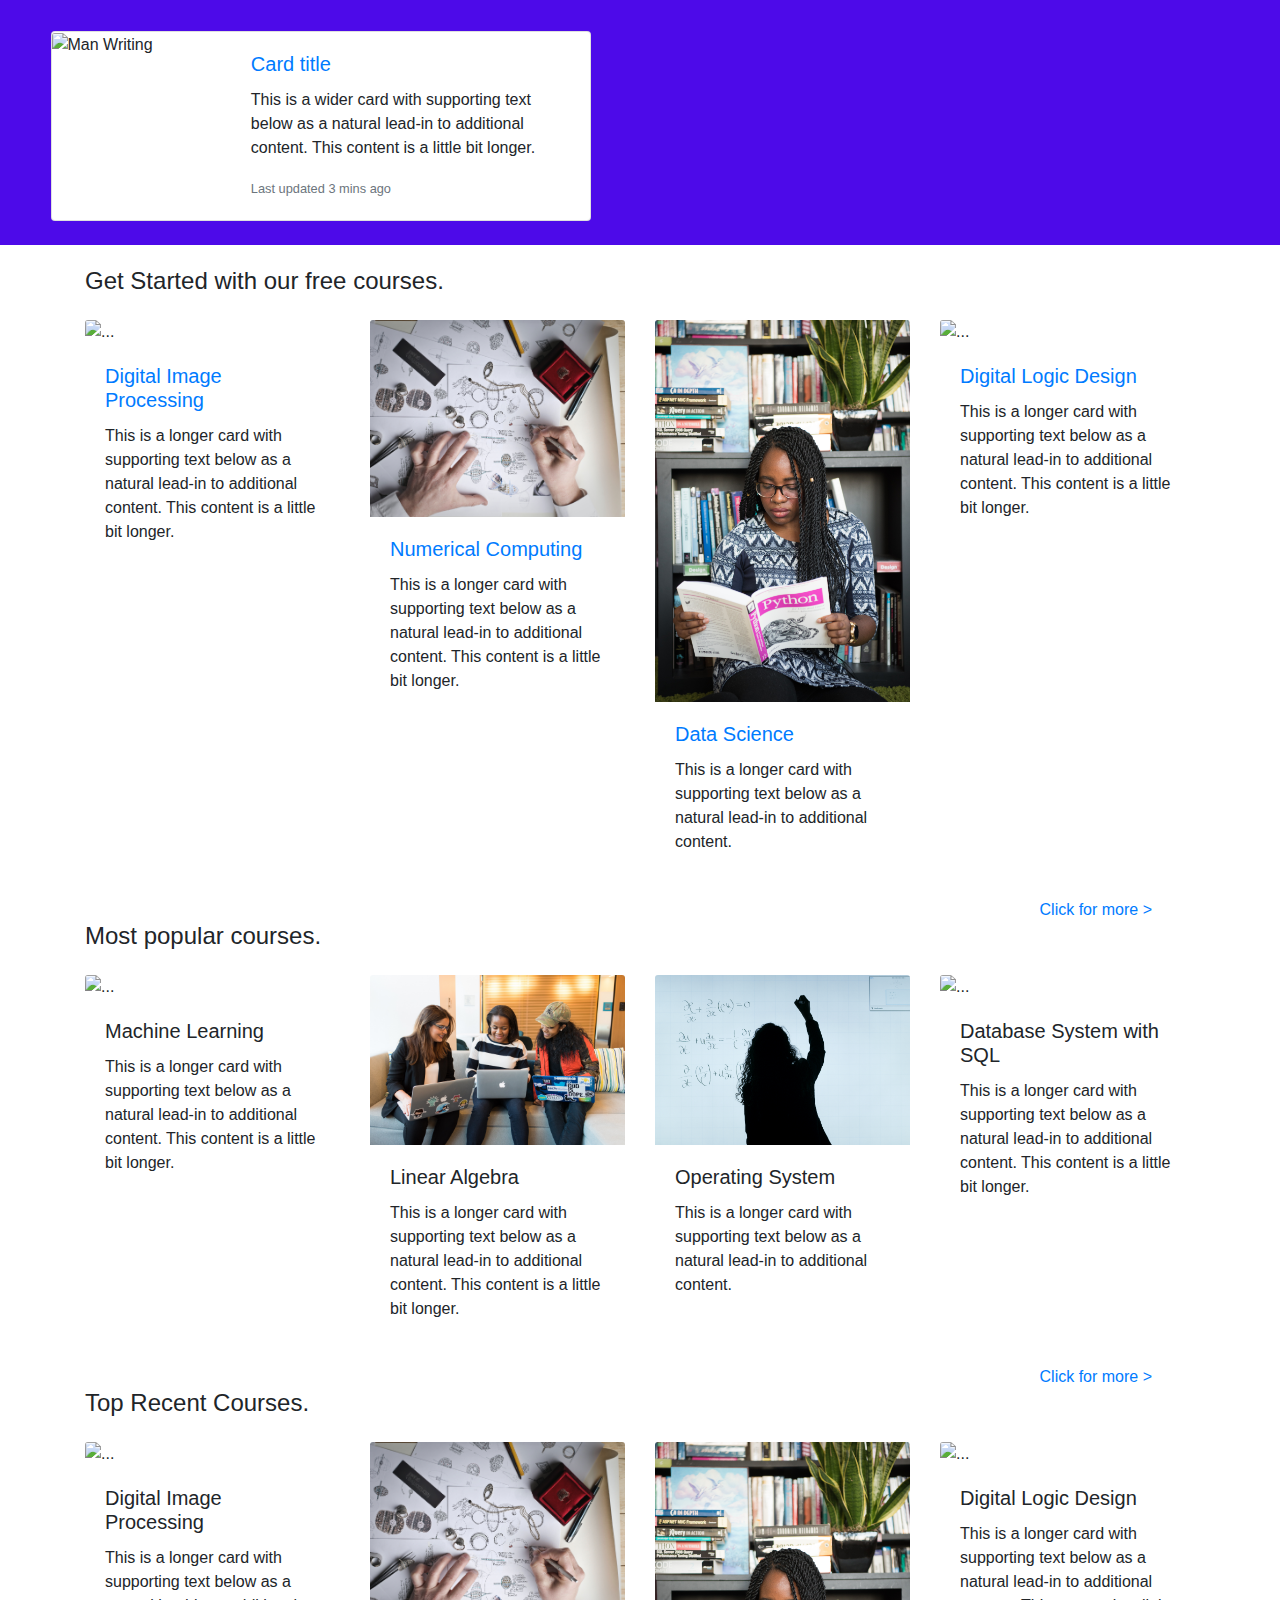
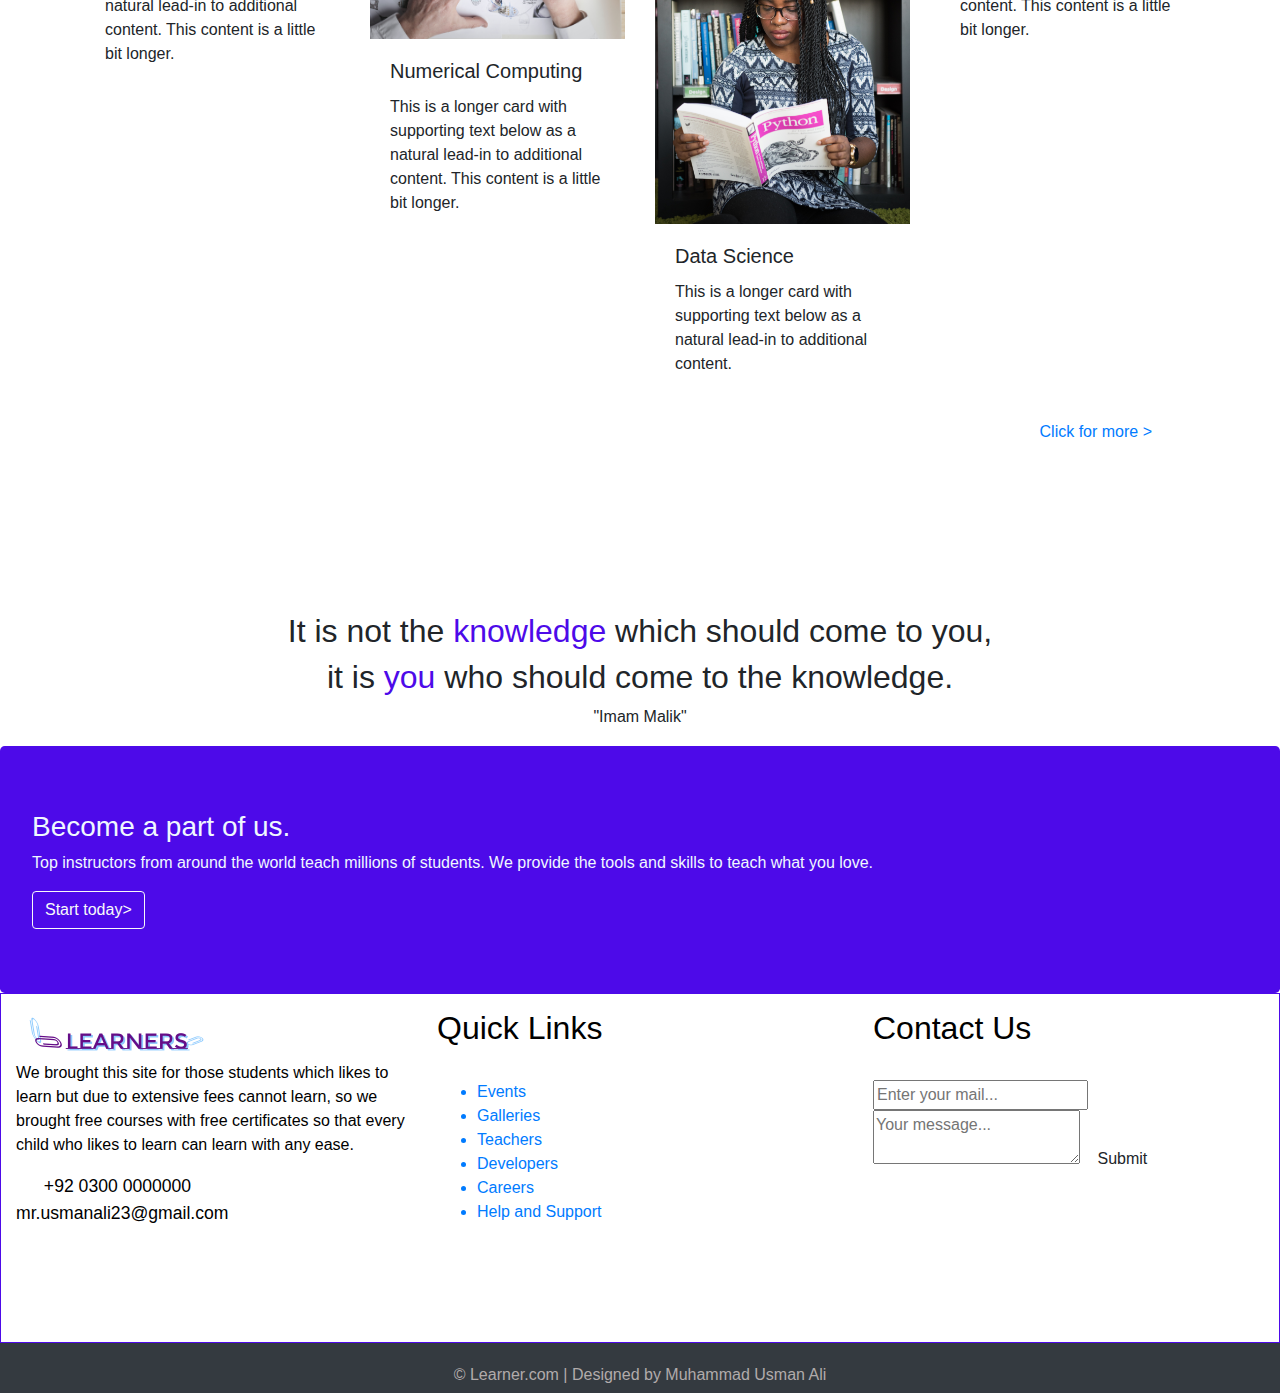
==== commit 7327ccd2: "footer design" ====
--- a/index.html
+++ b/index.html
@@ -8,7 +8,9 @@
 
     <!-- Bootstrap CSS -->
     <link rel="stylesheet" href="https://stackpath.bootstrapcdn.com/bootstrap/4.3.1/css/bootstrap.min.css" integrity="sha384-ggOyR0iXCbMQv3Xipma34MD+dH/1fQ784/j6cY/iJTQUOhcWr7x9JvoRxT2MZw1T" crossorigin="anonymous">
-<link rel="stylesheet" href="./style.css">  
+    <link href="http://maxcdn.bootstrapcdn.com/font-awesome/4.1.0/css/font-awesome.min.css" rel="stylesheet">
+    <link rel="stylesheet" href="./style.css">  
+
 </head>
   <body >
       
@@ -31,7 +33,7 @@
   <ul class="navbar-nav mr-auto">
      <li class="nav-item"><a href="" class="nav-link">Home</a></li>
      <li class="nav-item dropdown">
-         <a class="nav-link dropdown-toggle " data-toggle="dropdown" data-target="dropdown_target" href="#">Categories
+         <a class="nav-link dropdown-toggle " data-toggle="dropdown" data-target="dropdown_target" style="color: rgb(77, 10, 233);" href="#">Categories
              <span class="caret"></span>
 
          </a>
@@ -106,7 +108,7 @@
   </div>
 
   <!--  Cards   -->
-  <div class="row row-cols-1 row-cols-md-2" style=" background-color: rgb(184, 241, 241);">
+  <div class="row row-cols-1 row-cols-md-2" style=" background-color: rgb(77, 10, 233);">
     <div class="card mb-4" style="  margin: 5%; max-width: 540px; ">
       <div class="row no-gutters">
         <div class="col-md-4">
@@ -114,7 +116,7 @@
         </div>
         <div class="col-md-8">
           <div class="card-body">
-            <a href="#"><h5 class="card-title">Card title</h5></a>
+            <a href="#"><h5 class="card-title" >Card title</h5></a>
             <p class="card-text">This is a wider card with supporting text below as a natural lead-in to additional content. This content is a little bit longer.</p>
             <p class="card-text"><small class="text-muted">Last updated 3 mins ago</small></p>
           </div>
@@ -282,16 +284,95 @@
   
 
 
-<div class="jumbotron heal"  style="margin-bottom: 0px; background-color:  rgb(184, 241, 241);">
+<div class="jumbotron heal"  style="margin-bottom: 0px;background-color: white; ">
     <h2>It is not the <span style="color: rgb(77, 10, 233);"> knowledge </span>which should come to you,</h2>
-     <h2> it is  <span style="color: rgb(77, 10, 233);">you </span> who should come to the knowledge.</h2>
-    
+     <h2> it is  <span style="color: rgb(77, 10, 233);">you </span> who should come to the knowledge.</h2>    
     <p>"Imam Malik"</p>
 </div>
 
-<div class="jumbotron  heal"  style="margin-bottom: 0px;">
-    <h1>Hello world</h1>
-    <p>We are teaching what is meant to be tought.</p>
-</div>
+
+<div class="jumbotron   "  style="  color: aliceblue;background-color:rgb(77, 10, 233) ;margin-bottom: 0px;">
+  
+  <div class="siding">
+  <h3>Become a part of us. </h3>
+  <p> Top instructors from around the world teach millions of students. We provide the tools and skills to teach what you love. </p>
+  <button type="button" class="btn btn-outline-light">Start today></button>
+
+</div>
+
+</div>
+
+
+
+<!--  Footer    -->
+<div class="footer">
+<div class="footer-content">
+<div class="footer-section about">
+<img src="./img/logo.png" alt="Learner.com">
+<p>
+  We brought this site for those students which likes to learn but due to extensive fees cannot learn,
+  so we brought free courses with free certificates so that every child who likes to learn can learn with any ease.  
+</p>
+<div class="contact">
+<span><i class="fas fa-phone"></i> &nbsp; +92 0300 0000000</span>
+<span><i class="fas fa-envelope"></i> &nbsp; mr.usmanali23@gmail.com</span>
+</div>
+<div class="socials" style="color: aqua;">
+  <a href=""><i class="fab fa-facebook"></i></a>
+  <a href=""><i class="fab fa-instagram"></i></a>
+  <a href=""><i class="fab fa-youtube"></i></a>
+  <a href=""><i class="fab fa-twitter"></i></a>
+  <a href=""><i class="fab fa-amazon"></i></a>
+  <a href=""><i class="fab fa-whatsapp"></i></a>
+</div>
+</div>
+  
+
+<div class="footer-section Links" style="padding: 15px;">
+<h2>Quick Links</h2>
+<br>
+<ul>
+  <a href="">
+    <li>Events</li>
+  </a>
+  <a href="">
+    <li>Galleries</li>
+  </a>
+  <a href="">
+    <li> Teachers</li>
+  </a>
+  <a href="">
+    <li> Developers</li>
+  </a>
+  <a href="">
+    <li> Careers </li>
+  </a>
+  <a href="">
+    <li>Help and Support</li>
+  </a>
+</ul>
+</div>
+
+<div class="footer-section contact">
+<h2> Contact Us </h2>
+<br>
+<form action="index.html" method="POST" >
+<input type="email" name="email" class="text-input  contact-input" placeholder="Enter your mail...">
+<textarea name="message"  class="text-input  contact-input " placeholder="Your message..." ></textarea>
+<button type="submit"  class="btn btn-big">
+  <i class="fas fa-envelop"></i>
+  Submit
+</button>
+</form>
+</div>
+
+
+</div>
+<div class="footer-bottom">
+  &copy; Learner.com | Designed by Muhammad Usman Ali 
+</div>
+</div>
+
+
 </body>
 </html>--- a/style.css
+++ b/style.css
@@ -43,7 +43,21 @@
     text-align: center;
     padding-bottom: 1px;
     margin-bottom: 5%;
+    position: relative;
      }
+     .siding{
+      float: none;
+      text-align: left;
+    
+       }
+      .imgse{
+        float:right;
+        position:relative;
+        width: 450px;
+        height:550px;
+        padding-right: 2%;
+        top: -3cm;
+      } 
 
      .cardformat{
       color: cyan;
@@ -53,12 +67,52 @@
  imgsize{
 height: 20vw;
 
+ }
 
- }
  .removeBorder{
    border: 0;
  }
+
  .clickmore{
  right: 10%;
  position: absolute;
- }+ }
+.footer{
+  background-color: white;
+  color: black;
+  height: 400px;
+  position: relative;
+}
+.footer .footer-content{
+border: 1px solid rgb(77, 10, 233);
+height: 350px;
+display: flex;
+}
+ 
+.footer .footer-content .footer-section{
+ flex: 1;
+padding-top:15px ;
+padding-left: 15px;
+}
+
+.footer .footer-content .about .contact {
+display: block;
+font-size: 1.1em;
+margin-bottom: 8px;
+
+}
+.footer .footer-content  .contact{
+
+  }
+ 
+.footer .footer-bottom{
+background: #343a40;
+color: #b1abab;
+height: 50px;
+width: 100%;
+text-align: center;
+position: absolute;
+  bottom: 0px;
+  left: 0px;
+  padding-top: 20px;
+}
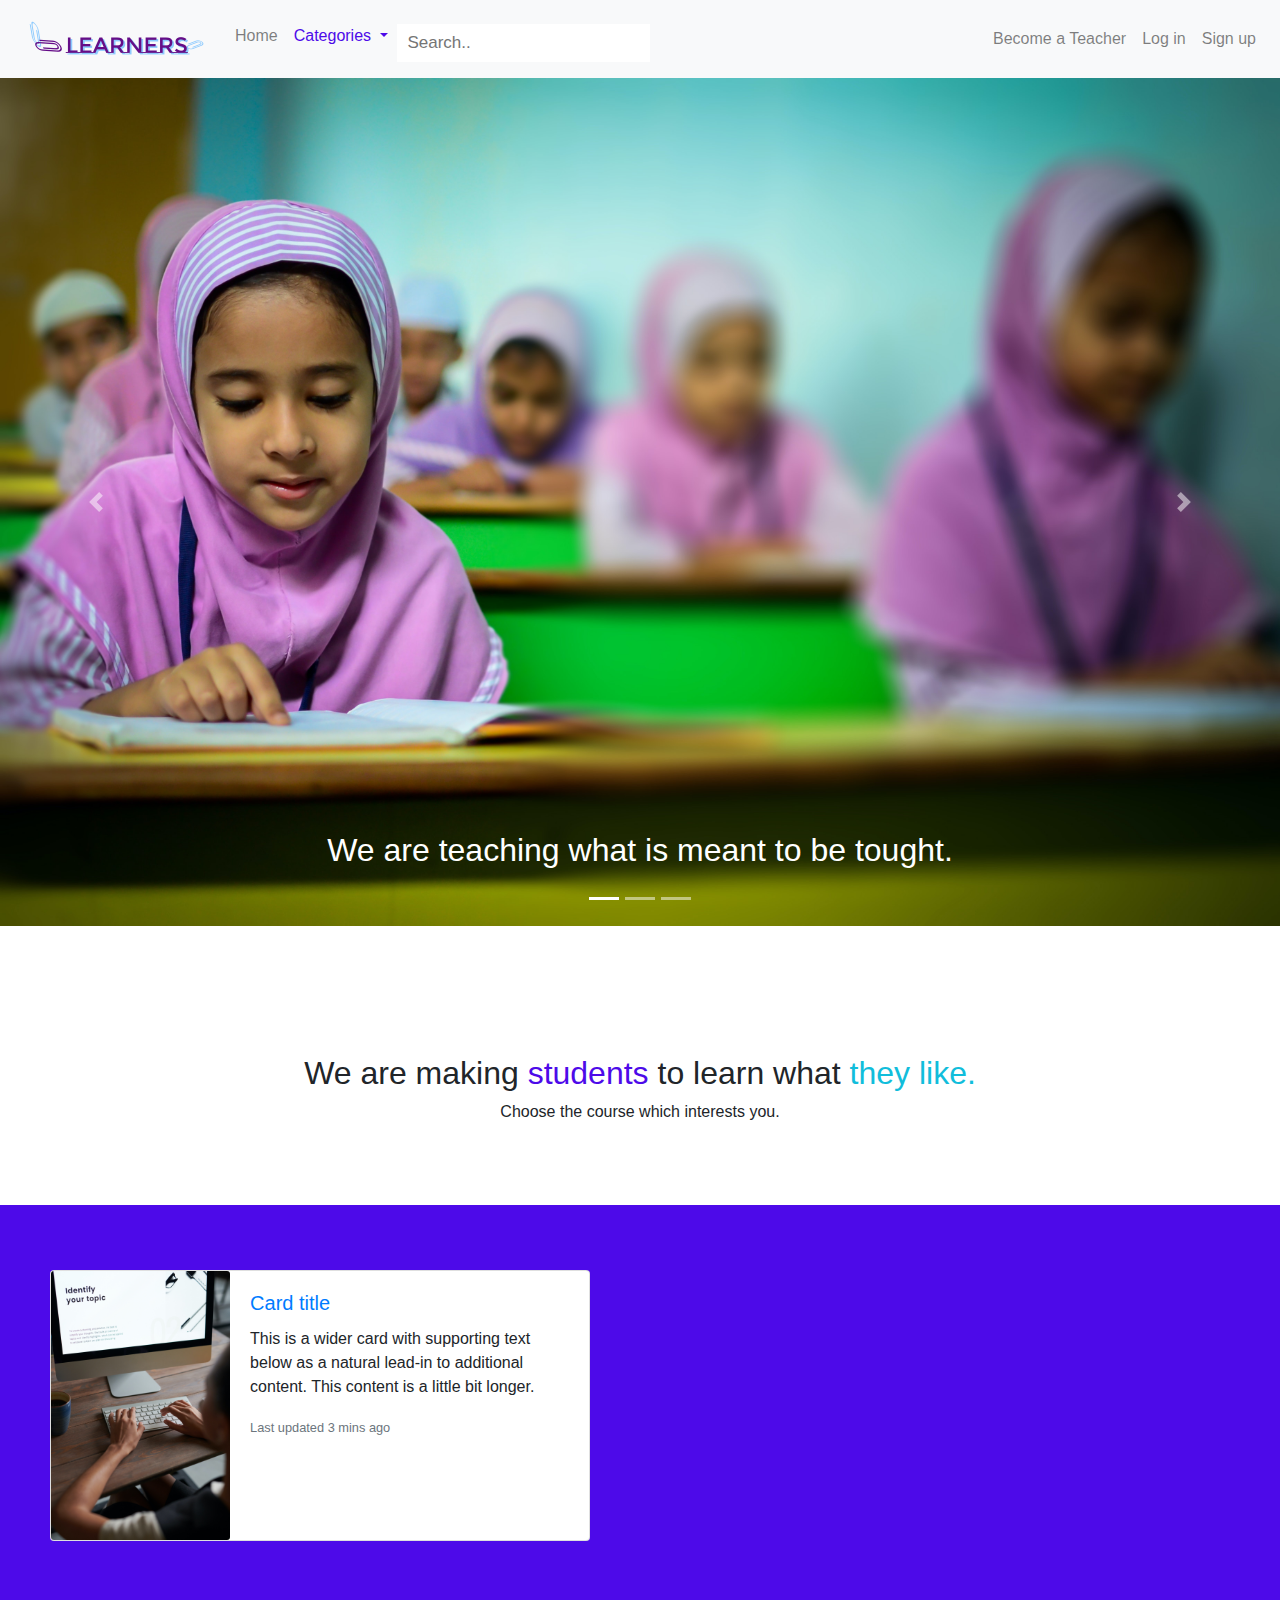
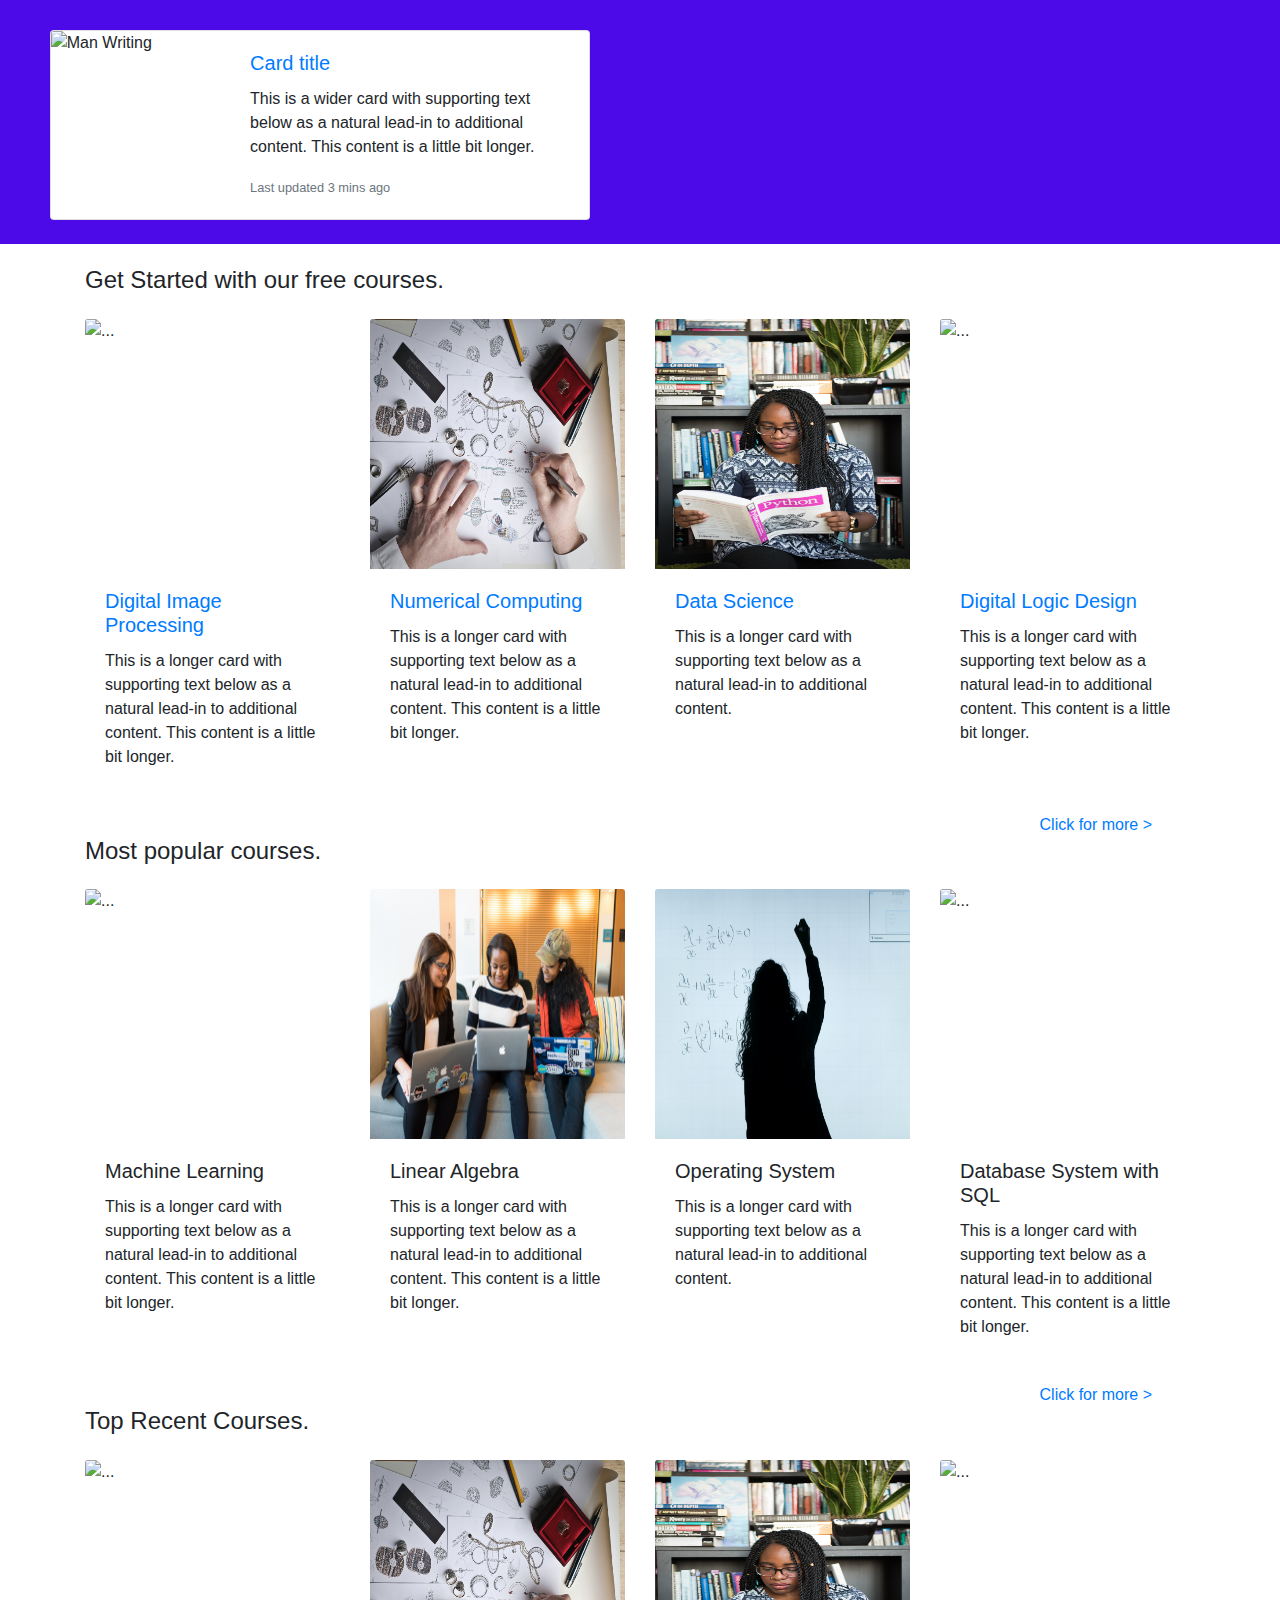
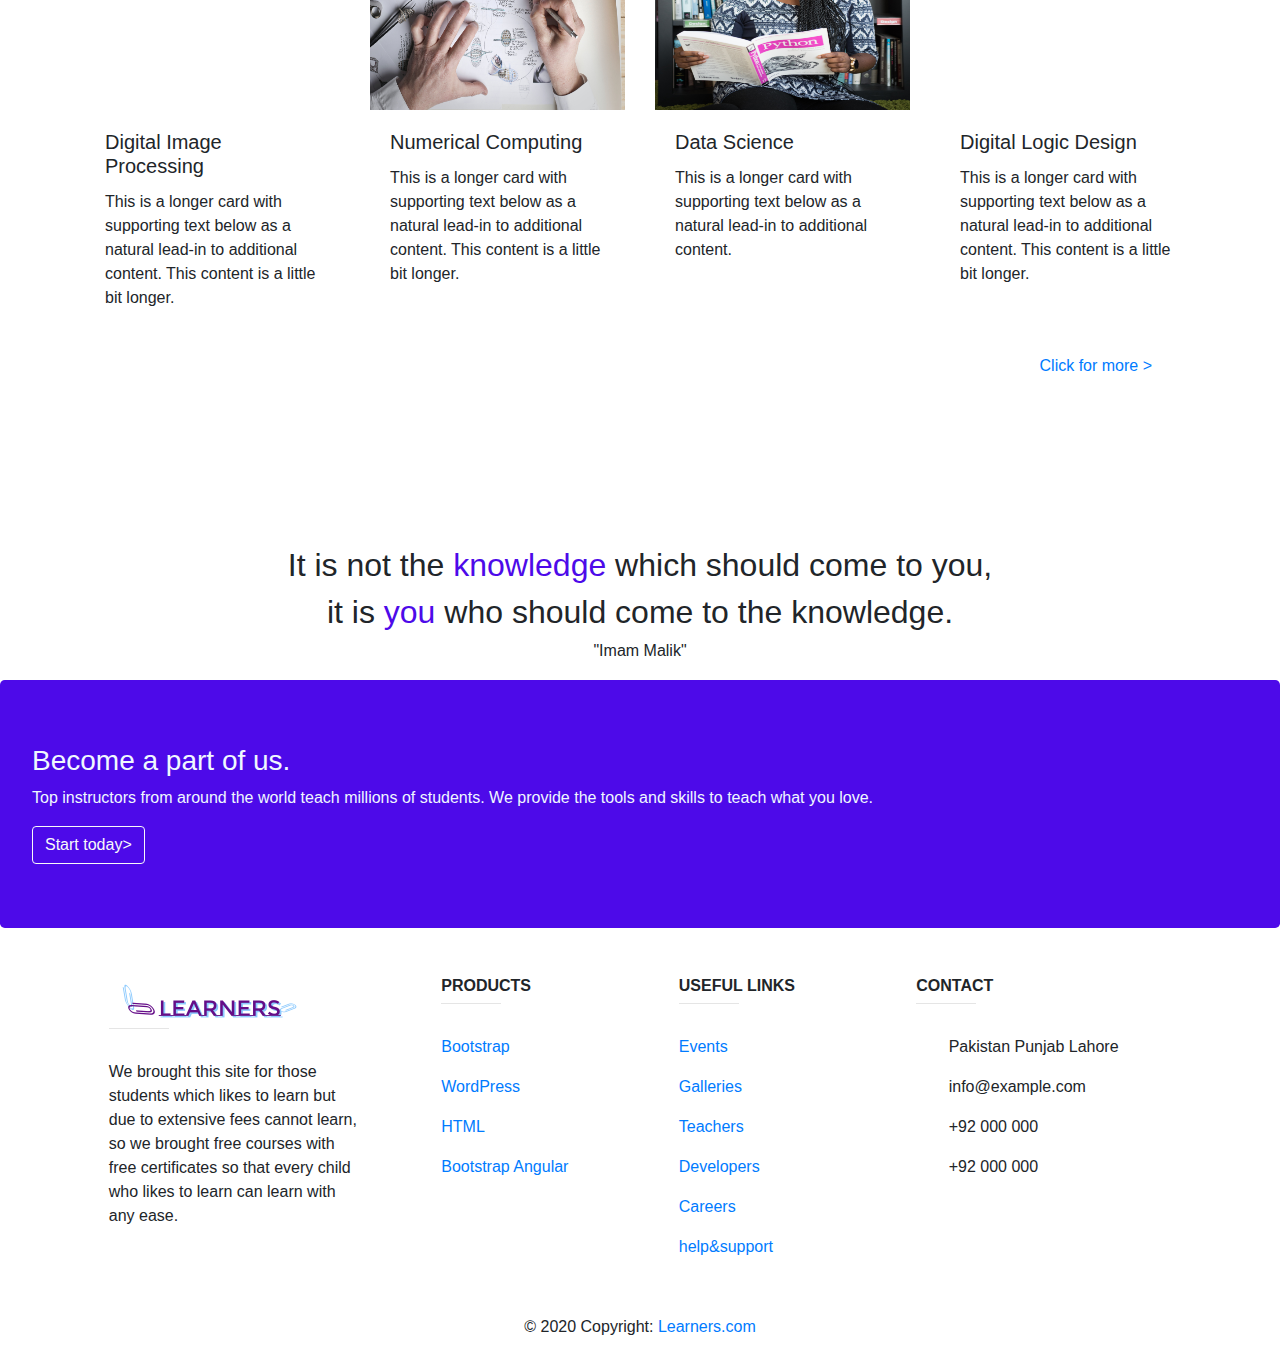
==== commit 67df97ce: "last push" ====
--- a/index.html
+++ b/index.html
@@ -9,21 +9,28 @@
     <!-- Bootstrap CSS -->
     <link rel="stylesheet" href="https://stackpath.bootstrapcdn.com/bootstrap/4.3.1/css/bootstrap.min.css" integrity="sha384-ggOyR0iXCbMQv3Xipma34MD+dH/1fQ784/j6cY/iJTQUOhcWr7x9JvoRxT2MZw1T" crossorigin="anonymous">
     <link href="http://maxcdn.bootstrapcdn.com/font-awesome/4.1.0/css/font-awesome.min.css" rel="stylesheet">
-    <link rel="stylesheet" href="./style.css">  
+    <link rel="stylesheet" href="./css/style.css">  
+    <link rel="stylesheet" href="./slick-1.8.1/slick/slick.css">
+    <link rel="stylesheet" href="./slick-1.8.1/slick/slick-theme.css">
 
 </head>
-  <body >
+  <body container>
       
     <!-- Optional JavaScript -->
     <!-- jQuery first, then Popper.js, then Bootstrap JS -->
     <script src="https://code.jquery.com/jquery-3.3.1.slim.min.js" integrity="sha384-q8i/X+965DzO0rT7abK41JStQIAqVgRVzpbzo5smXKp4YfRvH+8abtTE1Pi6jizo" crossorigin="anonymous"></script>
     <script src="https://cdnjs.cloudflare.com/ajax/libs/popper.js/1.14.7/umd/popper.min.js" integrity="sha384-UO2eT0CpHqdSJQ6hJty5KVphtPhzWj9WO1clHTMGa3JDZwrnQq4sF86dIHNDz0W1" crossorigin="anonymous"></script>
     <script src="https://stackpath.bootstrapcdn.com/bootstrap/4.3.1/js/bootstrap.min.js" integrity="sha384-JjSmVgyd0p3pXB1rRibZUAYoIIy6OrQ6VrjIEaFf/nJGzIxFDsf4x0xIM+B07jRM" crossorigin="anonymous"></script>
+    
+ 
+
+
+
 
     <nav class="navbar navbar-expand-xl navbar-light bg-light sticky-top ">
    
         <button  class="navbar-toggler" data-toggle="collapse"  data-target="#Target">
-            <span class="navbar-toggler-icon"></span>
+            <span class="navbar-toggler-icon" style="outline: rgb(77, 10, 233);"></span>
         </button>
         <a  class="navbar-brand"><img src="./img/logo.png" alt="Learners"></a>
         <div class="collapse navbar-collapse" id="Target">
@@ -77,7 +84,7 @@
       <div class="carousel-item active">
         <img src="./img/kids.jpg" class="d-block w-100" alt="">
         <div class="carousel-caption d-none d-md-block">
-          <h5>We are teaching what is meant to be tought.</h5>
+          <h2>We are teaching what is meant to be tought.</h2>
           <p></p>
         </div>      
       </div>
@@ -108,7 +115,7 @@
   </div>
 
   <!--  Cards   -->
-  <div class="row row-cols-1 row-cols-md-2" style=" background-color: rgb(77, 10, 233);">
+  <div class="row row-cols-1 row-cols-md-2" style=" background-color: rgb(77, 10, 233); margin-right:0px ;">
     <div class="card mb-4" style="  margin: 5%; max-width: 540px; ">
       <div class="row no-gutters">
         <div class="col-md-4">
@@ -305,74 +312,112 @@
 
 
 <!--  Footer    -->
-<div class="footer">
-<div class="footer-content">
-<div class="footer-section about">
-<img src="./img/logo.png" alt="Learner.com">
-<p>
+
+<!-- Footer -->
+<footer class="page-footer font-small unique-color-dark">
+
+
+  <!-- Footer Links -->
+  <div class="container text-center text-md-left mt-5">
+
+    <!-- Grid row -->
+    <div class="row mt-3">
+
+      <!-- Grid column -->
+      <div class="col-md-3 col-lg-4 col-xl-3 mx-auto mb-4">
+
+        <!-- Content -->
+        <img src="./img/logo.png" alt="Learner.com">
+        <hr class="deep-purple accent-2 mb-4 mt-0 d-inline-block mx-auto" style="width: 60px;">
+     <p>
   We brought this site for those students which likes to learn but due to extensive fees cannot learn,
   so we brought free courses with free certificates so that every child who likes to learn can learn with any ease.  
-</p>
-<div class="contact">
-<span><i class="fas fa-phone"></i> &nbsp; +92 0300 0000000</span>
-<span><i class="fas fa-envelope"></i> &nbsp; mr.usmanali23@gmail.com</span>
-</div>
-<div class="socials" style="color: aqua;">
-  <a href=""><i class="fab fa-facebook"></i></a>
-  <a href=""><i class="fab fa-instagram"></i></a>
-  <a href=""><i class="fab fa-youtube"></i></a>
-  <a href=""><i class="fab fa-twitter"></i></a>
-  <a href=""><i class="fab fa-amazon"></i></a>
-  <a href=""><i class="fab fa-whatsapp"></i></a>
-</div>
-</div>
-  
-
-<div class="footer-section Links" style="padding: 15px;">
-<h2>Quick Links</h2>
-<br>
-<ul>
-  <a href="">
-    <li>Events</li>
-  </a>
-  <a href="">
-    <li>Galleries</li>
-  </a>
-  <a href="">
-    <li> Teachers</li>
-  </a>
-  <a href="">
-    <li> Developers</li>
-  </a>
-  <a href="">
-    <li> Careers </li>
-  </a>
-  <a href="">
-    <li>Help and Support</li>
-  </a>
-</ul>
-</div>
-
-<div class="footer-section contact">
-<h2> Contact Us </h2>
-<br>
-<form action="index.html" method="POST" >
-<input type="email" name="email" class="text-input  contact-input" placeholder="Enter your mail...">
-<textarea name="message"  class="text-input  contact-input " placeholder="Your message..." ></textarea>
-<button type="submit"  class="btn btn-big">
-  <i class="fas fa-envelop"></i>
-  Submit
-</button>
-</form>
-</div>
-
-
-</div>
-<div class="footer-bottom">
-  &copy; Learner.com | Designed by Muhammad Usman Ali 
-</div>
-</div>
-
-
+     </p>
+
+      </div>
+      <!-- Grid column -->
+
+      <!-- Grid column -->
+      <div class="col-md-2 col-lg-2 col-xl-2 mx-auto mb-4">
+
+        <!-- Links -->
+        <h6 class="text-uppercase font-weight-bold">Products</h6>
+        <hr class="deep-purple accent-2 mb-4 mt-0 d-inline-block mx-auto" style="width: 60px;">
+        <p>
+          <a href="#!">Bootstrap</a>
+        </p>
+        <p>
+          <a href="#!">WordPress</a>
+        </p>
+        <p>
+          <a href="#!">HTML</a>
+        </p>
+        <p>
+          <a href="#!">Bootstrap Angular</a>
+        </p>
+
+      </div>
+      <!-- Grid column -->
+
+      <!-- Grid column -->
+      <div class="col-md-3 col-lg-2 col-xl-2 mx-auto mb-4">
+
+        <!-- Links -->
+        <h6 class="text-uppercase font-weight-bold">Useful links</h6>
+        <hr class="deep-purple accent-2 mb-4 mt-0 d-inline-block mx-auto" style="width: 60px;">
+        <p>
+          <a href="#!">Events</a>
+        </p>
+        <p>
+          <a href="#!">Galleries</a>
+        </p>
+        <p>
+          <a href="#!">Teachers</a>
+        </p>
+        <p>
+          <a href="#!">Developers</a>
+        </p>
+        <p>
+          <a href="#!">Careers</a>
+        </p>
+        <p>
+          <a href="#!">help&support</a>
+        </p>
+
+      </div>
+      <!-- Grid column -->
+
+      <!-- Grid column -->
+      <div class="col-md-4 col-lg-3 col-xl-3 mx-auto mb-md-0 mb-4">
+
+        <!-- Links -->
+        <h6 class="text-uppercase font-weight-bold">Contact</h6>
+        <hr class="deep-purple accent-2 mb-4 mt-0 d-inline-block mx-auto" style="width: 60px;">
+        <p>
+          <i class="fas fa-home mr-3"></i> Pakistan Punjab Lahore </p>
+        <p>
+          <i class="fas fa-envelope mr-3"></i> info@example.com</p>
+        <p>
+          <i class="fas fa-phone mr-3"></i> +92 000 000 </p>
+        <p>
+          <i class="fas fa-print mr-3"></i> +92 000 000 </p>
+
+      </div>
+      <!-- Grid column -->
+
+    </div>
+    <!-- Grid row -->
+
+  </div>
+  <!-- Footer Links -->
+
+  <!-- Copyright -->
+  <div class="footer-copyright text-center py-3">© 2020 Copyright:
+    <a href="https://mdbootstrap.com/"> Learners.com</a>
+  </div>
+  <!-- Copyright -->
+
+</footer>
+<!-- Footer -->
 </body>
 </html>--- a/css/style.css
+++ b/css/style.css
@@ -0,0 +1,126 @@
+
+input[type=text] {
+    float: right;
+    padding: 6px;
+    padding-left: 10px;
+    border: none;
+    margin-top: 8px;
+    margin-right: 16px;
+    font-size: 17px;
+  }
+.search{
+    float: left;
+    position: relative;
+    width:100%;    
+    padding-bottom: 50cm;
+}
+  @media screen and (max-width:600px){
+.search input[type=text] {
+    float:none;
+    display:block;
+    text-align: right;
+    width: 500%;
+    margin: 500px;
+
+}
+input[type=text] {
+    border: 1px solid black;  
+    width: auto;
+  }
+    
+  }
+  .carousel-inner{
+
+    width: 100%;
+  }
+  .navpad{
+    text-align: right;
+    padding-left: 9cm;
+
+  }
+  .heal{
+    margin-top: 10%;
+    text-align: center;
+    padding-bottom: 1px;
+    margin-bottom: 5%;
+    position: relative;
+     }
+     .siding{
+      float: none;
+      text-align: left;
+    
+       }
+      .imgse{
+        float:right;
+        position:relative;
+        width: 450px;
+        height:550px;
+        padding-right: 2%;
+        top: -3cm;
+      } 
+
+     .cardformat{
+      color: cyan;
+      text-align: center;
+     }
+ 
+ imgsize{
+height: 20vw;
+
+ }
+
+ .removeBorder{
+   border: 0;
+ }
+
+ .clickmore{
+ right: 10%;
+ position: absolute;
+ }
+.footer{
+  background-color: white;
+  color: black;
+  height: 400px;
+  position: relative;
+}
+.footer .footer-content{
+border: 1px solid rgb(77, 10, 233);
+height: 350px;
+display: flex;
+}
+ 
+.footer .footer-content .footer-section{
+ flex: 1;
+padding-top:15px ;
+padding-left: 15px;
+}
+
+.footer .footer-content .about .contact {
+display: block;
+font-size: 1.1em;
+margin-bottom: 8px;
+margin-right: 0px;
+
+}
+.footer .footer-content  .contact{
+
+  }
+ 
+.footer .footer-bottom{
+background: #343a40;
+color: #b1abab;
+height: 50px;
+width: 100%;
+text-align: center;
+position: absolute;
+  bottom: 0px;
+  left: 0px;
+  padding-top: 20px;
+}
+.card-img-top {
+  width: 100%;
+  border-top-left-radius: calc(.25rem - 1px);
+  border-top-right-radius: calc(.25rem - 1px);
+  max-height: 250px;
+  min-height: 250px;
+}